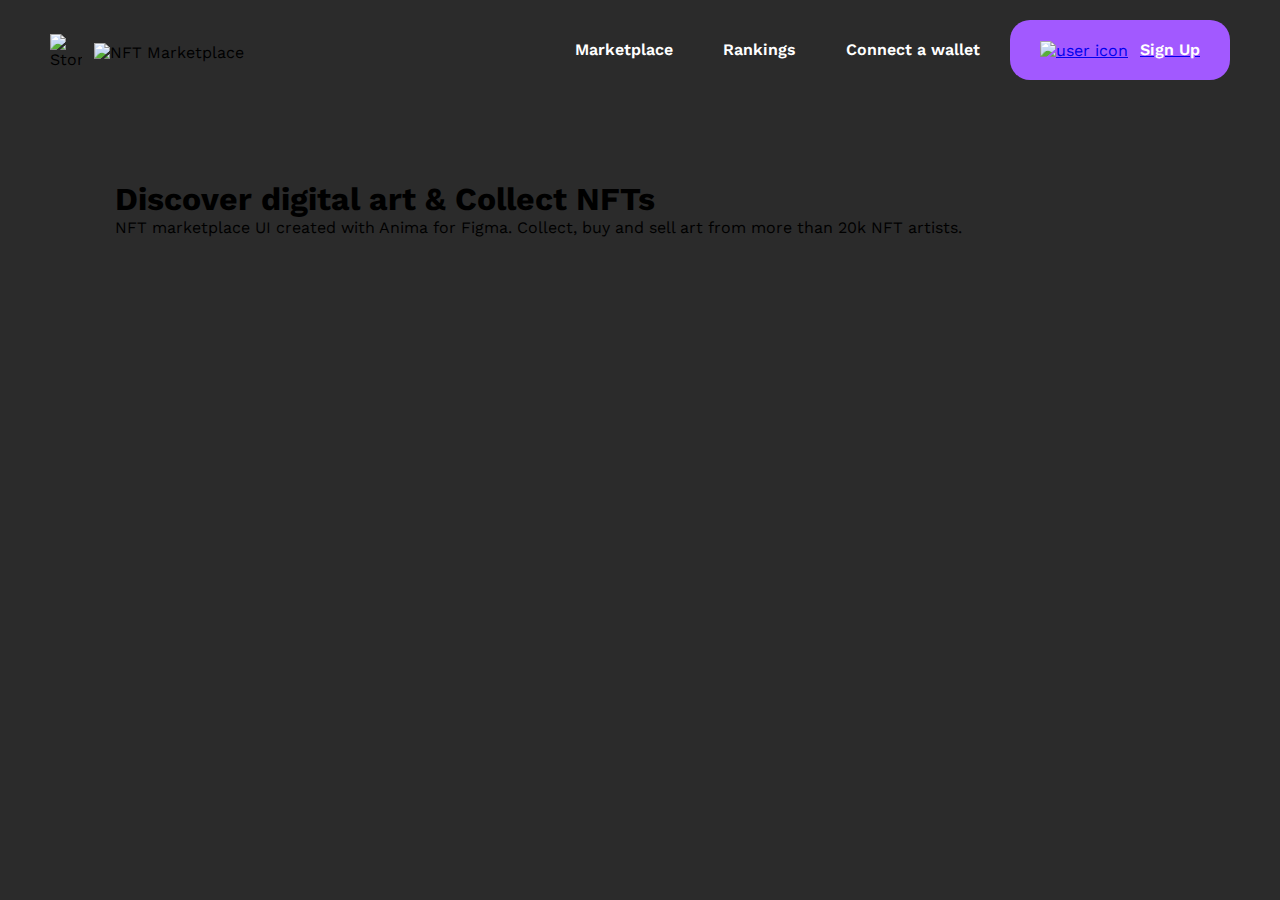
==== pages/home/index.html @ 2c52df44 "random fixes" ====
<!DOCTYPE html>
<html lang="en">
  <head>
    <meta charset="UTF-8" />
    <meta name="viewport" content="width=device-width, initial-scale=1.0" />
    <link rel="preconnect" href="https://fonts.googleapis.com" />
    <link rel="preconnect" href="https://fonts.gstatic.com" crossorigin />
    <link
      href="https://fonts.googleapis.com/css2?family=Space+Mono:wght@400;700&family=Work+Sans:wght@400;600&display=swap"
      rel="stylesheet"
    />
    <link rel="stylesheet" href="../../sass/main.css" />
    <title>Home</title>
  </head>
  <body id="Home">
    <section class="navbar">
      <div class="navbar__left">
        <img src="../../media/icons/store.svg" alt="Store icon" />
        <img src="../../media/icons/NFTMarketplace.svg" alt="NFT Marketplace" />
        <!-- <p>NFT Marketplace</p> -->
      </div>
      <div class="navbar__right">
        <button>Marketplace</button>
        <button>Rankings</button>
        <button>Connect a wallet</button>
        <a href="#" class="navbar__right__sign-up-btn">
          <img src="../../media/icons/user.svg" alt="user icon" />
          <p>Sign Up</p>
        </a>
      </div>
    </section>
    <section class="hero container">
      <div class="hero__left">
        <div class="hero__left__top">
          <h1>Discover digital art & Collect NFTs</h1>
          <p>
            NFT marketplace UI created with Anima for Figma. Collect, buy and
            sell art from more than 20k NFT artists.
          </p>
        </div>
      </div>
    </section>
  </body>
</html>
---- sass/main.css ----
* {
  margin: 0;
  padding: 0;
  box-sizing: border-box;
}

* {
  font-family: Work Sans;
}

:root {
  --Background: #2b2b2b;
  --Call-to-Action: #a259ff;
  --White: #fff;
}

#Home {
  background-color: var(--Background);
}
#Home .navbar {
  display: flex;
  padding: 20px 50px;
  justify-content: space-between;
  align-items: center;
}
#Home .navbar__left {
  display: flex;
  height: 32px;
}
#Home .navbar__left img:first-child {
  width: 32px;
}
#Home .navbar__left img:last-child {
  width: 199.414px;
  height: 19.8px;
  margin: 8.6px 0px 3.6px 12px;
}
#Home .navbar__right {
  display: flex;
  -moz-column-gap: 10px;
       column-gap: 10px;
  align-items: center;
}
#Home .navbar__right button {
  background-color: transparent;
  border: none;
  display: flex;
  height: 46px;
  padding: 0px 20px;
  color: #fff;
  justify-content: center;
  align-items: center;
  font-family: Work Sans;
  font-size: 16px;
  font-style: normal;
  font-weight: 600;
  line-height: 140%;
}
#Home .navbar__right a {
  border: none;
  cursor: pointer;
  display: flex;
  height: 60px;
  padding: 0px 30px;
  justify-content: center;
  align-items: center;
  gap: 12px;
  border-radius: 20px;
  background: var(--Call-to-Action);
  transition: 0.2s;
}
#Home .navbar__right a p {
  color: #fff;
  font-size: 16px;
  font-style: normal;
  font-weight: 600;
  line-height: 140%;
}
#Home .navbar__right a:hover {
  transform: scale(0.9);
}
#Home .container {
  padding: 80px 115px;
}
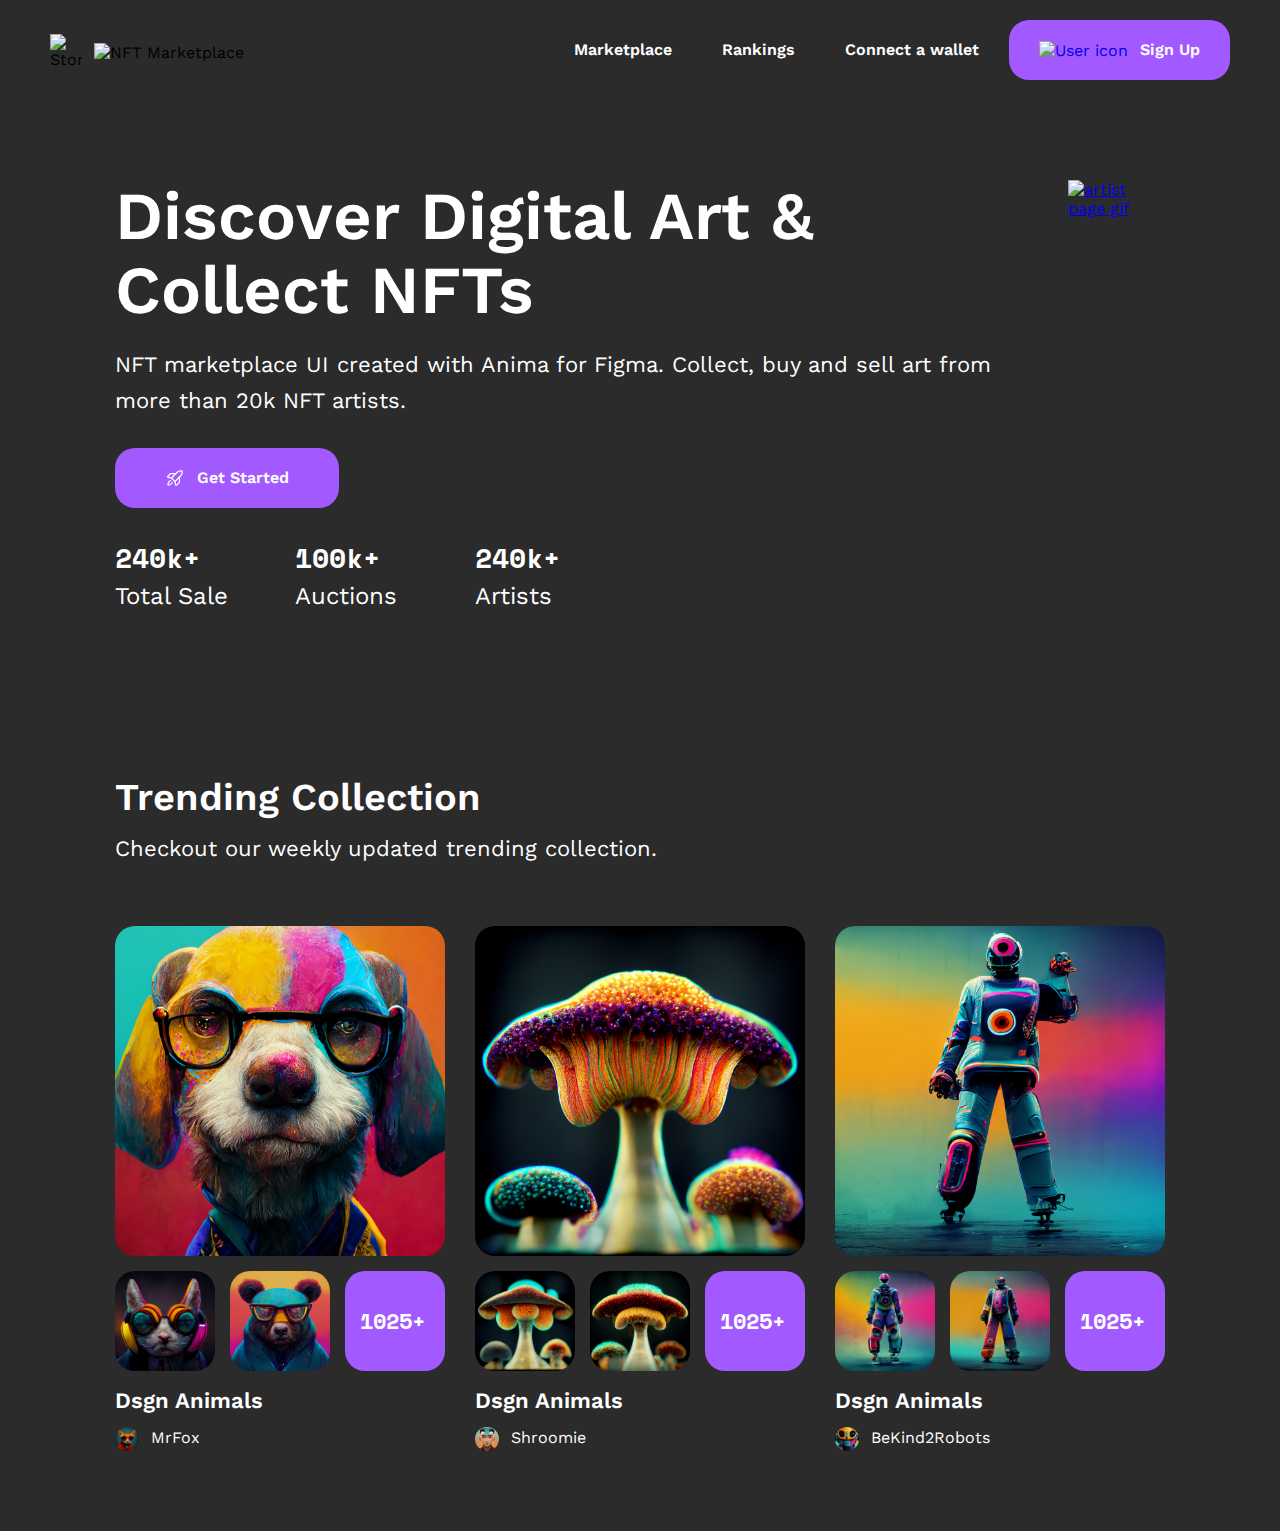
==== commit 034cc72b: "navbar, home, trending + responsive done" ====
--- a/pages/home/index.html
+++ b/pages/home/index.html
@@ -24,21 +24,282 @@
         <button>Rankings</button>
         <button>Connect a wallet</button>
         <a href="#" class="navbar__right__sign-up-btn">
-          <img src="../../media/icons/user.svg" alt="user icon" />
+          <img src="../../media/icons/user.svg" alt="User icon" />
           <p>Sign Up</p>
         </a>
-      </div>
-    </section>
-    <section class="hero container">
-      <div class="hero__left">
-        <div class="hero__left__top">
-          <h1>Discover digital art & Collect NFTs</h1>
-          <p>
-            NFT marketplace UI created with Anima for Figma. Collect, buy and
-            sell art from more than 20k NFT artists.
-          </p>
-        </div>
-      </div>
-    </section>
+        <img src="../../media/icons/burger.svg" alt="Burger icon" />
+      </div>
+    </section>
+    <section class="hero">
+      <div class="container">
+        <div class="hero__left">
+          <div class="hero__left__top">
+            <h1>Discover digital art & Collect NFTs</h1>
+            <p>
+              NFT marketplace UI created with Anima for Figma. Collect, buy and
+              sell art from more than 20k NFT artists.
+            </p>
+          </div>
+          <a href="#" class="hero__right">
+            <img
+              src="../../media/gifs/heroanimationtransparentbck-2.gif"
+              alt="artist page gif"
+            />
+          </a>
+          <a class="hero__left__middle" href="#"
+            ><img src="../../media/icons/rocket.svg" alt="rocket icon" />
+            <p>Get Started</p></a
+          >
+          <div class="hero__left__bottom">
+            <div>
+              <h2>240k+</h2>
+              <p>Total Sale</p>
+            </div>
+            <div>
+              <h2>100k+</h2>
+              <p>Auctions</p>
+            </div>
+            <div>
+              <h2>240k+</h2>
+              <p>Artists</p>
+            </div>
+          </div>
+        </div>
+        <a href="#" class="hero__right">
+          <img
+            src="../../media/gifs/heroanimationtransparentbck-2.gif"
+            alt="artist page gif"
+          />
+        </a>
+      </div>
+    </section>
+    <section class="trending">
+      <div class="container">
+        <div class="trending__header">
+          <h3>Trending Collection</h3>
+          <p>Checkout our weekly updated trending collection.</p>
+        </div>
+        <div class="trending__collection">
+          <div class="trending__collection__card">
+            <div class="trending__collection__card__primary"></div>
+            <div class="trending__collection__card__secondary">
+              <div></div>
+              <div></div>
+              <div>1025+</div>
+            </div>
+            <div class="trending__collection__card__text">
+              <h5>Dsgn Animals</h5>
+              <div class="trending__collection__card__text__artist">
+                <div></div>
+                <p>MrFox</p>
+              </div>
+            </div>
+          </div>
+          <div class="trending__collection__card">
+            <div class="trending__collection__card__primary"></div>
+            <div class="trending__collection__card__secondary">
+              <div></div>
+              <div></div>
+              <div>1025+</div>
+            </div>
+            <div class="trending__collection__card__text">
+              <h5>Dsgn Animals</h5>
+              <div class="trending__collection__card__text__artist">
+                <div></div>
+                <p>Shroomie</p>
+              </div>
+            </div>
+          </div>
+          <div class="trending__collection__card">
+            <div class="trending__collection__card__primary"></div>
+            <div class="trending__collection__card__secondary">
+              <div></div>
+              <div></div>
+              <div>1025+</div>
+            </div>
+            <div class="trending__collection__card__text">
+              <h5>Dsgn Animals</h5>
+              <div class="trending__collection__card__text__artist">
+                <div></div>
+                <p>BeKind2Robots</p>
+              </div>
+            </div>
+          </div>
+        </div>
+      </div>
+    </section>
+    <!-- <section class="top-artists">
+      <div class="container">
+        <div class="top-artists__header">
+          <div class="top-artists__header__text">
+            <h3>Top creators</h3>
+            <p>Checkout Top Rated Creators on the NFT Marketplace</p>
+          </div>
+          <a href="#">
+            <img src="../../media/icons/user.svg" alt="user icon" />
+            <p>View Rankings</p>
+          </a>
+        </div>
+      </div>
+    </section>
+    <section class="categories">
+      <div class="container">
+        <h3>Browse Categories</h3>
+        <div class="categories__cards">
+          <div class="categories__cards__card">
+            <img
+              src="../../media/images/categories/art.png"
+              alt=""
+              class="categories__cards__card__images"
+            />
+            <div class="categories__cards__card__images__icon-container">
+              <img
+                src="../../media/images/categories/category-icons/art.svg"
+                alt="Art icon"
+              />
+            </div>
+            <div class="categories__cards__card__text">Art</div>
+          </div>
+          <div class="categories__cards__card">
+            <img
+              src="../../media/images/categories/collectibles.png"
+              alt=""
+              class="categories__cards__card__images"
+            />
+            <div class="categories__cards__card__images__icon-container">
+              <img
+                src="../../media/images/categories/category-icons/collectibles.svg"
+                alt="Art icon"
+              />
+            </div>
+            <div class="categories__cards__card__text">Collectibles</div>
+          </div>
+          <div class="categories__cards__card">
+            <img
+              src="../../media/images/categories/music.png"
+              alt=""
+              class="categories__cards__card__images"
+            />
+            <div class="categories__cards__card__images__icon-container">
+              <img
+                src="../../media/images/categories/category-icons/music.svg"
+                alt="Art icon"
+              />
+            </div>
+            <div class="categories__cards__card__text">Music</div>
+          </div>
+          <div class="categories__cards__card">
+            <img
+              src="../../media/images/categories/photography.png"
+              alt=""
+              class="categories__cards__card__images"
+            />
+            <div class="categories__cards__card__images__icon-container">
+              <img
+                src="../../media/images/categories/category-icons/photography.svg"
+                alt="Art icon"
+              />
+            </div>
+            <div class="categories__cards__card__text">Photography</div>
+          </div>
+          <div class="categories__cards__card">
+            <img
+              src="../../media/images/categories/video.png"
+              alt=""
+              class="categories__cards__card__images"
+            />
+            <div class="categories__cards__card__images__icon-container">
+              <img
+                src="../../media/images/categories/category-icons/video.svg"
+                alt="Art icon"
+              />
+            </div>
+            <div class="categories__cards__card__text">Video</div>
+          </div>
+          <div class="categories__cards__card">
+            <img
+              src="../../media/images/categories/utility.png"
+              alt=""
+              class="categories__cards__card__images"
+            />
+            <div class="categories__cards__card__images__icon-container">
+              <img
+                src="../../media/images/categories/category-icons/utility.svg"
+                alt="Art icon"
+              />
+            </div>
+            <div class="categories__cards__card__text">Utility</div>
+          </div>
+          <div class="categories__cards__card">
+            <img
+              src="../../media/images/categories/sport.png"
+              alt=""
+              class="categories__cards__card__images"
+            />
+            <div class="categories__cards__card__images__icon-container">
+              <img
+                src="../../media/images/categories/category-icons/sport.svg"
+                alt="Art icon"
+              />
+            </div>
+            <div class="categories__cards__card__text">Sport</div>
+          </div>
+          <div class="categories__cards__card">
+            <img
+              src="../../media/images/categories/virtual-worlds.png"
+              alt=""
+              class="categories__cards__card__images"
+            />
+            <div class="categories__cards__card__images__icon-container">
+              <img
+                src="../../media/images/categories/category-icons/virtual-worlds.svg"
+                alt="Art icon"
+              />
+            </div>
+            <div class="categories__cards__card__text">Virtual worlds</div>
+          </div>
+        </div>
+      </div>
+    </section>
+    <section class="footer">
+      <div class="container">
+        <div class="footer__top">
+          <div class="footer__top__left">
+            <div class="footer__top__left__header">
+              <img src="../../media/icons/store.svg" alt="" />
+              <img src="../../media/icons/NFTMarketplace.svg" alt="" />
+            </div>
+            <p>NFT marketplace UI created with Anima for Figma.</p>
+            <p>Join our community</p>
+            <div class="footer__top__left__icons">
+              <img src="../../media/icons/discordLogo.svg" alt="Discord Logo" />
+              <img src="../../media/icons/discordLogo.svg" alt="Discord Logo" />
+              <img src="../../media/icons/discordLogo.svg" alt="Discord Logo" />
+              <img src="../../media/icons/discordLogo.svg" alt="Discord Logo" />
+            </div>
+          </div>
+          <div class="footer__top__middle">
+            <h5>Explore</h5>
+            <div class="footer__top__middle__pages">
+              <a href="#">Marketplace</a>
+              <a href="#">Rankings</a>
+              <a href="#">Connect a wallet</a>
+            </div>
+          </div>
+          <div class="footer__top__right">
+            <h5>Join our weekly digest</h5>
+            <p>Get exclusive promotions & updates straight to your inbox.</p>
+            <form action="">
+              <input placeholder="Enter your email" />
+              <button>Subscribe</button>
+            </form>
+          </div>
+        </div>
+        <div class="footer__bottom">
+          <div class="footer__bottom__divider"></div>
+          <p>Ⓒ NFT Market. Use this template freely.</p>
+        </div>
+      </div>
+    </section> -->
   </body>
 </html>
--- a/sass/main.css
+++ b/sass/main.css
@@ -1,29 +1,32 @@
 * {
   margin: 0;
   padding: 0;
-  box-sizing: border-box;
+  -webkit-box-sizing: border-box;
+          box-sizing: border-box;
 }
 
 * {
   font-family: Work Sans;
 }
 
-:root {
-  --Background: #2b2b2b;
-  --Call-to-Action: #a259ff;
-  --White: #fff;
-}
-
 #Home {
-  background-color: var(--Background);
+  background-color: #2b2b2b;
 }
 #Home .navbar {
+  display: -webkit-box;
+  display: -ms-flexbox;
   display: flex;
   padding: 20px 50px;
-  justify-content: space-between;
-  align-items: center;
+  -webkit-box-pack: justify;
+      -ms-flex-pack: justify;
+          justify-content: space-between;
+  -webkit-box-align: center;
+      -ms-flex-align: center;
+          align-items: center;
 }
 #Home .navbar__left {
+  display: -webkit-box;
+  display: -ms-flexbox;
   display: flex;
   height: 32px;
 }
@@ -35,50 +38,836 @@
   height: 19.8px;
   margin: 8.6px 0px 3.6px 12px;
 }
+#Home .navbar__left:hover {
+  cursor: pointer;
+}
 #Home .navbar__right {
-  display: flex;
-  -moz-column-gap: 10px;
-       column-gap: 10px;
-  align-items: center;
+  display: -webkit-box;
+  display: -ms-flexbox;
+  display: flex;
+  -webkit-column-gap: 10px;
+     -moz-column-gap: 10px;
+          column-gap: 10px;
+  -webkit-box-align: center;
+      -ms-flex-align: center;
+          align-items: center;
 }
 #Home .navbar__right button {
   background-color: transparent;
   border: none;
-  display: flex;
   height: 46px;
   padding: 0px 20px;
   color: #fff;
-  justify-content: center;
-  align-items: center;
-  font-family: Work Sans;
+  font-family: "Work Sans";
   font-size: 16px;
   font-style: normal;
   font-weight: 600;
   line-height: 140%;
+  text-transform: capitalize;
+  text-transform: none;
+  -webkit-transition: all 0.3s ease;
+  transition: all 0.3s ease;
+}
+#Home .navbar__right button:hover {
+  -webkit-transform: scale(0.9);
+          transform: scale(0.9);
+  cursor: pointer;
 }
 #Home .navbar__right a {
-  border: none;
+  display: -webkit-inline-box;
+  display: -ms-inline-flexbox;
+  display: inline-flex;
+  height: 60px;
+  padding: 0px 50px;
+  -webkit-box-pack: center;
+      -ms-flex-pack: center;
+          justify-content: center;
+  -webkit-box-align: center;
+      -ms-flex-align: center;
+          align-items: center;
+  gap: 12px;
+  -ms-flex-negative: 0;
+      flex-shrink: 0;
+  border-radius: 20px;
+  background: #a259ff;
+  text-decoration: none;
+  -webkit-transition: all 0.3s ease;
+  transition: all 0.3s ease;
+  padding: 0px 30px;
+}
+#Home .navbar__right a:hover {
+  -webkit-transform: scale(0.9);
+          transform: scale(0.9);
   cursor: pointer;
-  display: flex;
+}
+#Home .navbar__right a p {
+  color: #fff;
+  font-family: "Work Sans";
+  font-size: 16px;
+  font-style: normal;
+  font-weight: 600;
+  line-height: 140%;
+  text-transform: capitalize;
+}
+#Home .navbar__right > img {
+  display: none;
+}
+@media (max-width: 1050px) {
+  #Home .navbar {
+    padding: 15px 50px;
+  }
+  #Home .navbar__left {
+    height: 24px;
+  }
+  #Home .navbar__left img:first-child {
+    width: 24px;
+  }
+  #Home .navbar__left img:last-child {
+    width: 149.56px;
+    height: 14.85px;
+    margin: 1.15px 0px auto 9px;
+  }
+  #Home .navbar__right button,
+  #Home .navbar__right a {
+    display: none;
+  }
+  #Home .navbar__right > img {
+    display: inline-block;
+    width: 24px;
+    -webkit-transition: all 0.3s ease;
+    transition: all 0.3s ease;
+  }
+  #Home .navbar__right > img:hover {
+    -webkit-transform: scale(0.9);
+            transform: scale(0.9);
+    cursor: pointer;
+  }
+}
+@media (max-width: 690px) {
+  #Home .navbar {
+    padding: 15px 50px;
+  }
+}
+#Home .container {
+  width: 1050px;
+  margin: 0 auto;
+}
+@media (max-width: 1050px) {
+  #Home .container {
+    width: 690px;
+  }
+}
+@media (max-width: 690px) {
+  #Home .container {
+    width: 315px;
+  }
+}
+#Home .hero .container {
+  display: -webkit-box;
+  display: -ms-flexbox;
+  display: flex;
+  -webkit-column-gap: 30px;
+     -moz-column-gap: 30px;
+          column-gap: 30px;
+}
+@media (max-width: 690px) {
+  #Home .hero .container {
+    -webkit-box-orient: vertical;
+    -webkit-box-direction: normal;
+        -ms-flex-direction: column;
+            flex-direction: column;
+    row-gap: 40px;
+  }
+}
+#Home .hero {
+  padding-top: 80px;
+  padding-bottom: 80px;
+}
+#Home .hero__left {
+  display: -webkit-box;
+  display: -ms-flexbox;
+  display: flex;
+  -webkit-box-orient: vertical;
+  -webkit-box-direction: normal;
+      -ms-flex-direction: column;
+          flex-direction: column;
+  row-gap: 30px;
+}
+#Home .hero__left__top {
+  display: -webkit-box;
+  display: -ms-flexbox;
+  display: flex;
+  -webkit-box-orient: vertical;
+  -webkit-box-direction: normal;
+      -ms-flex-direction: column;
+          flex-direction: column;
+  row-gap: 20px;
+}
+#Home .hero__left__top h1 {
+  color: #fff;
+  font-family: "Work Sans";
+  font-size: 67px;
+  font-style: normal;
+  font-weight: 600;
+  line-height: 110%;
+  text-transform: capitalize;
+}
+#Home .hero__left__top p {
+  color: #fff;
+  font-family: "Work Sans";
+  font-size: 22px;
+  font-style: normal;
+  font-weight: 400;
+  line-height: 160%;
+}
+#Home .hero__left > .hero__right {
+  display: none;
+}
+#Home .hero__left__middle {
+  width: 224px;
+  display: -webkit-inline-box;
+  display: -ms-inline-flexbox;
+  display: inline-flex;
   height: 60px;
-  padding: 0px 30px;
-  justify-content: center;
-  align-items: center;
+  padding: 0px 50px;
+  -webkit-box-pack: center;
+      -ms-flex-pack: center;
+          justify-content: center;
+  -webkit-box-align: center;
+      -ms-flex-align: center;
+          align-items: center;
   gap: 12px;
+  -ms-flex-negative: 0;
+      flex-shrink: 0;
   border-radius: 20px;
-  background: var(--Call-to-Action);
-  transition: 0.2s;
-}
-#Home .navbar__right a p {
-  color: #fff;
+  background: #a259ff;
+  text-decoration: none;
+  -webkit-transition: all 0.3s ease;
+  transition: all 0.3s ease;
+}
+#Home .hero__left__middle:hover {
+  -webkit-transform: scale(0.9);
+          transform: scale(0.9);
+  cursor: pointer;
+}
+#Home .hero__left__middle img {
+  width: 20px;
+}
+#Home .hero__left__middle p {
+  color: #fff;
+  font-family: "Work Sans";
   font-size: 16px;
   font-style: normal;
   font-weight: 600;
   line-height: 140%;
-}
-#Home .navbar__right a:hover {
-  transform: scale(0.9);
-}
-#Home .container {
-  padding: 80px 115px;
+  text-transform: capitalize;
+}
+#Home .hero__left__bottom {
+  display: -webkit-box;
+  display: -ms-flexbox;
+  display: flex;
+  -webkit-column-gap: 30px;
+     -moz-column-gap: 30px;
+          column-gap: 30px;
+}
+#Home .hero__left__bottom div {
+  width: 150px;
+  color: #fff;
+  font-family: "Work Sans";
+  font-size: 23.99px;
+  font-style: normal;
+  font-weight: 400;
+  line-height: 160%;
+}
+#Home .hero__left__bottom div h2 {
+  color: #fff;
+  font-family: "Space Mono";
+  font-size: 28px;
+  font-style: normal;
+  font-weight: 700;
+  line-height: 140%;
+  text-transform: capitalize;
+}
+#Home .hero__right img {
+  width: 510px;
+}
+@media (max-width: 1050px) {
+  #Home .hero__left {
+    row-gap: 20px;
+  }
+  #Home .hero__left__top h1 {
+    color: #fff;
+    font-family: "Work Sans";
+    font-size: 38px;
+    font-style: normal;
+    font-weight: 600;
+    line-height: 120%;
+    text-transform: capitalize;
+  }
+  #Home .hero__left__top p {
+    color: #fff;
+    font-family: "Work Sans";
+    font-size: 16px;
+    font-style: normal;
+    font-weight: 400;
+    line-height: 140%;
+  }
+  #Home .hero__left__bottom div {
+    width: 90px;
+    color: #fff;
+    font-family: "Work Sans";
+    font-size: 16px;
+    font-style: normal;
+    font-weight: 400;
+    line-height: 140%;
+  }
+  #Home .hero__left__bottom div h2 {
+    color: #fff;
+    font-family: "Space Mono";
+    font-size: 22px;
+    font-style: normal;
+    font-weight: 700;
+    line-height: 160%;
+    text-transform: capitalize;
+  }
+  #Home .hero__right img {
+    width: 330px;
+  }
+}
+@media (max-width: 690px) {
+  #Home .hero {
+    padding-top: 40px;
+    padding-bottom: 40px;
+  }
+  #Home .hero__left {
+    row-gap: 40px;
+  }
+  #Home .hero__left__top {
+    row-gap: 10px;
+  }
+  #Home .hero__left__top h1 {
+    color: #fff;
+    font-family: "Work Sans";
+    font-size: 28px;
+    font-style: normal;
+    font-weight: 600;
+    line-height: 140%;
+    text-transform: capitalize;
+  }
+  #Home .hero__left__top p {
+    color: #fff;
+    font-family: "Work Sans";
+    font-size: 16px;
+    font-style: normal;
+    font-weight: 400;
+    line-height: 140%;
+  }
+  #Home .hero__left > .hero__right {
+    display: inline-block;
+  }
+  #Home .hero__left > .hero__right img {
+    width: 315px;
+  }
+  #Home .hero__left__middle {
+    width: 315px;
+  }
+  #Home .hero__left__bottom div {
+    width: 85px;
+    color: #fff;
+    font-family: "Work Sans";
+    font-size: 16px;
+    font-style: normal;
+    font-weight: 400;
+    line-height: 140%;
+  }
+  #Home .hero__left__bottom div h2 {
+    color: #fff;
+    font-family: "Space Mono";
+    font-size: 22px;
+    font-style: normal;
+    font-weight: 700;
+    line-height: 160%;
+    text-transform: capitalize;
+  }
+  #Home .hero__right {
+    display: none;
+  }
+}
+#Home .trending {
+  padding-top: 80px;
+  padding-bottom: 80px;
+}
+#Home .trending__header {
+  margin-bottom: 60px;
+}
+#Home .trending__header h3 {
+  color: #fff;
+  font-family: "Work Sans";
+  font-size: 38px;
+  font-style: normal;
+  font-weight: 600;
+  line-height: 120%;
+  text-transform: capitalize;
+  margin-bottom: 10px;
+}
+#Home .trending__header p {
+  color: #fff;
+  font-family: "Work Sans";
+  font-size: 22px;
+  font-style: normal;
+  font-weight: 400;
+  line-height: 160%;
+}
+#Home .trending__collection {
+  display: -webkit-box;
+  display: -ms-flexbox;
+  display: flex;
+  -webkit-column-gap: 30px;
+     -moz-column-gap: 30px;
+          column-gap: 30px;
+}
+#Home .trending__collection__card {
+  display: -webkit-box;
+  display: -ms-flexbox;
+  display: flex;
+  -webkit-box-orient: vertical;
+  -webkit-box-direction: normal;
+      -ms-flex-direction: column;
+          flex-direction: column;
+  row-gap: 15px;
+}
+#Home .trending__collection__card__primary {
+  height: 330px;
+  width: 330px;
+  border-radius: 20px;
+  background: url(../../media/images/dog.png), lightgray 50%/cover no-repeat;
+  background-size: cover;
+}
+#Home .trending__collection__card__secondary {
+  display: -webkit-box;
+  display: -ms-flexbox;
+  display: flex;
+  -webkit-column-gap: 15px;
+     -moz-column-gap: 15px;
+          column-gap: 15px;
+}
+#Home .trending__collection__card__secondary div:first-child {
+  height: 100px;
+  width: 100px;
+  -webkit-box-flex: 1;
+      -ms-flex: 1 0 0px;
+          flex: 1 0 0;
+  border-radius: 20px;
+  background: url(../../media/images/cat.png), lightgray 50%/cover no-repeat;
+  background-size: cover;
+}
+#Home .trending__collection__card__secondary div:nth-child(2) {
+  height: 100px;
+  width: 100px;
+  -webkit-box-flex: 1;
+      -ms-flex: 1 0 0px;
+          flex: 1 0 0;
+  border-radius: 20px;
+  background: url(../../media/images/bear.png), lightgray 50%/cover no-repeat;
+  background-size: cover;
+}
+#Home .trending__collection__card__secondary div:last-child {
+  height: 100px;
+  width: 100px;
+  padding: 32px 15px;
+  border-radius: 20px;
+  background: #a259ff;
+  color: #fff;
+  font-family: "Space Mono";
+  font-size: 22px;
+  font-style: normal;
+  font-weight: 700;
+  line-height: 160%;
+  text-transform: capitalize;
+}
+#Home .trending__collection__card__text h5 {
+  color: #fff;
+  font-family: "Work Sans";
+  font-size: 22px;
+  font-style: normal;
+  font-weight: 600;
+  line-height: 140%;
+  text-transform: capitalize;
+  margin-bottom: 10px;
+}
+#Home .trending__collection__card__text__artist {
+  display: -webkit-box;
+  display: -ms-flexbox;
+  display: flex;
+  -webkit-column-gap: 12px;
+     -moz-column-gap: 12px;
+          column-gap: 12px;
+}
+#Home .trending__collection__card__text__artist div {
+  width: 24px;
+  height: 24px;
+  -ms-flex-negative: 0;
+      flex-shrink: 0;
+  border-radius: 100px;
+  background: url(../../media/images/avatars/mrFox.png), lightgray 50%/cover no-repeat;
+  background-size: cover;
+}
+#Home .trending__collection__card__text__artist p {
+  color: #fff;
+  font-family: "Work Sans";
+  font-size: 16px;
+  font-style: normal;
+  font-weight: 400;
+  line-height: 140%;
+}
+#Home .trending__collection__card:nth-child(2) > .trending__collection__card__primary {
+  background: url(../../media/images/mushroom-1.png), lightgray 50%/cover no-repeat;
+  background-size: cover;
+}
+#Home .trending__collection__card:nth-child(2) > .trending__collection__card__secondary div:first-child {
+  background: url(../../media/images/mushroom-2.png), lightgray 50%/cover no-repeat;
+  background-size: cover;
+}
+#Home .trending__collection__card:nth-child(2) > .trending__collection__card__secondary div:nth-child(2) {
+  background: url(../../media/images/mushroom-3.png), lightgray 50%/cover no-repeat;
+  background-size: cover;
+}
+#Home .trending__collection__card:nth-child(2) > .trending__collection__card__text > div > div {
+  background: url(../../media/images/avatars/Shroomie.png), lightgray 50%/cover no-repeat;
+  background-size: cover;
+}
+#Home .trending__collection__card:last-child > .trending__collection__card__primary {
+  background: url(../../media/images/robot-1.png), lightgray 50%/cover no-repeat;
+  background-size: cover;
+}
+#Home .trending__collection__card:last-child > .trending__collection__card__secondary div:first-child {
+  background: url(../../media/images/robot-2.png), lightgray 50%/cover no-repeat;
+  background-size: cover;
+}
+#Home .trending__collection__card:last-child > .trending__collection__card__secondary div:nth-child(2) {
+  background: url(../../media/images/robot-3.png), lightgray 50%/cover no-repeat;
+  background-size: cover;
+}
+#Home .trending__collection__card:last-child > .trending__collection__card__text > div > div {
+  background: url(../../media/images/avatars/BeKind2Robots.png), lightgray 50%/cover no-repeat;
+  background-size: cover;
+}
+@media (max-width: 1050px) {
+  #Home .trending {
+    padding-top: 40px;
+    padding-bottom: 40px;
+  }
+  #Home .trending__header {
+    margin-bottom: 40px;
+  }
+  #Home .trending__header h3 {
+    color: #fff;
+    font-family: "Work Sans";
+    font-size: 28px;
+    font-style: normal;
+    font-weight: 600;
+    line-height: 140%;
+    text-transform: capitalize;
+  }
+  #Home .trending__header p {
+    color: #fff;
+    font-family: "Work Sans";
+    font-size: 16px;
+    font-style: normal;
+    font-weight: 400;
+    line-height: 140%;
+  }
+  #Home .trending__collection__card:last-child {
+    display: none;
+  }
+}
+@media (max-width: 690px) {
+  #Home .trending__collection__card__primary {
+    height: 315px;
+    width: 315px;
+  }
+  #Home .trending__collection__card__secondary div:first-child {
+    height: 95px;
+    width: 95px;
+  }
+  #Home .trending__collection__card__secondary div:nth-child(2) {
+    height: 95px;
+    width: 95px;
+  }
+  #Home .trending__collection__card__secondary div:last-child {
+    height: 95px;
+    width: 95px;
+    color: #fff;
+    font-family: "Space Mono";
+    font-size: 16px;
+    font-style: normal;
+    font-weight: 700;
+    line-height: 140%;
+    text-transform: capitalize;
+  }
+  #Home .trending__collection__card:nth-child(2) {
+    display: none;
+  }
+}
+#Home .top-artists {
+  padding-top: 80px;
+  padding-bottom: 80px;
+}
+#Home .top-artists__header {
+  display: -webkit-box;
+  display: -ms-flexbox;
+  display: flex;
+  -webkit-column-gap: 100px;
+     -moz-column-gap: 100px;
+          column-gap: 100px;
+  -webkit-box-align: end;
+      -ms-flex-align: end;
+          align-items: flex-end;
+}
+#Home .top-artists__header__text {
+  width: 703px;
+}
+#Home .top-artists__header__text h3 {
+  color: #fff;
+  font-family: "Work Sans";
+  font-size: 38px;
+  font-style: normal;
+  font-weight: 600;
+  line-height: 120%;
+  text-transform: capitalize;
+  margin-bottom: 10px;
+}
+#Home .top-artists__header__text p {
+  color: #fff;
+  font-family: "Work Sans";
+  font-size: 22px;
+  font-style: normal;
+  font-weight: 400;
+  line-height: 160%;
+}
+#Home .top-artists__header a {
+  display: -webkit-inline-box;
+  display: -ms-inline-flexbox;
+  display: inline-flex;
+  height: 60px;
+  padding: 0px 50px;
+  -webkit-box-pack: center;
+      -ms-flex-pack: center;
+          justify-content: center;
+  -webkit-box-align: center;
+      -ms-flex-align: center;
+          align-items: center;
+  gap: 12px;
+  -ms-flex-negative: 0;
+      flex-shrink: 0;
+  border-radius: 20px;
+  border: 2px solid #a259ff;
+  background: transparent;
+  text-decoration: none;
+  -webkit-transition: all 0.3s ease;
+  transition: all 0.3s ease;
+}
+#Home .top-artists__header a:hover {
+  -webkit-transform: scale(0.9);
+          transform: scale(0.9);
+  cursor: pointer;
+}
+#Home .top-artists__header a p {
+  color: #fff;
+  font-family: "Work Sans";
+  font-size: 16px;
+  font-style: normal;
+  font-weight: 400;
+  line-height: 140%;
+}
+#Home .categories {
+  padding-top: 80px;
+  padding-bottom: 80px;
+}
+#Home .categories h3 {
+  color: #fff;
+  font-family: "Work Sans";
+  font-size: 38px;
+  font-style: normal;
+  font-weight: 600;
+  line-height: 120%;
+  text-transform: capitalize;
+  margin-bottom: 60px;
+}
+#Home .categories__cards {
+  display: grid;
+  grid-template-columns: repeat(4, auto);
+  grid-template-rows: auto auto;
+  gap: 30px;
+}
+#Home .categories__cards__card {
+  width: 240px;
+  display: -webkit-box;
+  display: -ms-flexbox;
+  display: flex;
+  -webkit-box-orient: vertical;
+  -webkit-box-direction: normal;
+      -ms-flex-direction: column;
+          flex-direction: column;
+}
+#Home .categories__cards__card__images {
+  width: 240px;
+  height: 240px;
+  border-radius: 20px 20px 0px 0px;
+  position: absolute;
+}
+#Home .categories__cards__card__images__icon-container {
+  width: 240px;
+  height: 240px;
+  position: relative;
+  border-radius: 20px 20px 0px 0px;
+  -webkit-backdrop-filter: blur(15px) brightness(100%);
+          backdrop-filter: blur(15px) brightness(100%);
+  background: rgba(255, 255, 255, 0.1);
+}
+#Home .categories__cards__card__images__icon-container img {
+  position: absolute;
+  width: 100px;
+  height: 100px;
+  top: 50%;
+  left: 50%;
+  -webkit-transform: translate(-50%, -50%);
+          transform: translate(-50%, -50%);
+}
+#Home .categories__cards__card__text {
+  padding: 20px 30px 25px 30px;
+  background-color: #3b3b3b;
+  border-radius: 0px 0px 20px 20px;
+  color: #fff;
+  font-family: "Work Sans";
+  font-size: 22px;
+  font-style: normal;
+  font-weight: 400;
+  line-height: 140%;
+}
+#Home .footer {
+  padding-top: 40px;
+  padding-bottom: 40px;
+  background: #3b3b3b;
+}
+#Home .footer__top {
+  margin-left: auto;
+  margin-right: auto;
+  margin-bottom: 30px;
+  display: -webkit-box;
+  display: -ms-flexbox;
+  display: flex;
+}
+#Home .footer__top__left {
+  width: 327.414px;
+  padding-right: 84px;
+}
+#Home .footer__top__left__header {
+  margin-bottom: 30px;
+}
+#Home .footer__top__left p {
+  color: #fff;
+  font-family: "Work Sans";
+  font-size: 16px;
+  font-style: normal;
+  font-weight: 400;
+  line-height: 140%;
+  color: #ccc;
+}
+#Home .footer__top__left p:nth-child(2) {
+  margin-bottom: 20px;
+}
+#Home .footer__top__left p:nth-child(3) {
+  margin-bottom: 15px;
+}
+#Home .footer__top__left__icons {
+  display: -webkit-box;
+  display: -ms-flexbox;
+  display: flex;
+  -webkit-column-gap: 10px;
+     -moz-column-gap: 10px;
+          column-gap: 10px;
+}
+#Home .footer__top__middle {
+  width: 240px;
+  display: -webkit-box;
+  display: -ms-flexbox;
+  display: flex;
+  -webkit-box-orient: vertical;
+  -webkit-box-direction: normal;
+      -ms-flex-direction: column;
+          flex-direction: column;
+  row-gap: 25px;
+}
+#Home .footer__top__middle h5 {
+  color: #fff;
+  font-family: "Space Mono";
+  font-size: 22px;
+  font-style: normal;
+  font-weight: 700;
+  line-height: 160%;
+  text-transform: capitalize;
+}
+#Home .footer__top__middle__pages {
+  display: -webkit-box;
+  display: -ms-flexbox;
+  display: flex;
+  -webkit-box-orient: vertical;
+  -webkit-box-direction: normal;
+      -ms-flex-direction: column;
+          flex-direction: column;
+  row-gap: 20px;
+}
+#Home .footer__top__middle__pages a {
+  color: #fff;
+  font-family: "Work Sans";
+  font-size: 16px;
+  font-style: normal;
+  font-weight: 400;
+  line-height: 140%;
+  color: #ccc;
+  text-decoration: none;
+}
+#Home .footer__top__right {
+  width: 420px;
+}
+#Home .footer__top__right h5 {
+  color: #fff;
+  font-family: "Space Mono";
+  font-size: 22px;
+  font-style: normal;
+  font-weight: 700;
+  line-height: 160%;
+  text-transform: capitalize;
+  margin-bottom: 25px;
+}
+#Home .footer__top__right p {
+  width: 330px;
+  margin-bottom: 20px;
+  color: #fff;
+  font-family: "Work Sans";
+  font-size: 16px;
+  font-style: normal;
+  font-weight: 400;
+  line-height: 140%;
+  color: #ccc;
+}
+#Home .footer__top__right form {
+  width: 420px;
+  height: 60px;
+}
+#Home .footer__bottom__divider {
+  background: #858584;
+  width: 1050px;
+  height: 1px;
+  margin-bottom: 20px;
+}
+#Home .footer__bottom p {
+  color: #fff;
+  font-family: "Work Sans";
+  font-size: 12px;
+  font-style: normal;
+  font-weight: 400;
+  line-height: 110%;
+  color: #ccc;
 }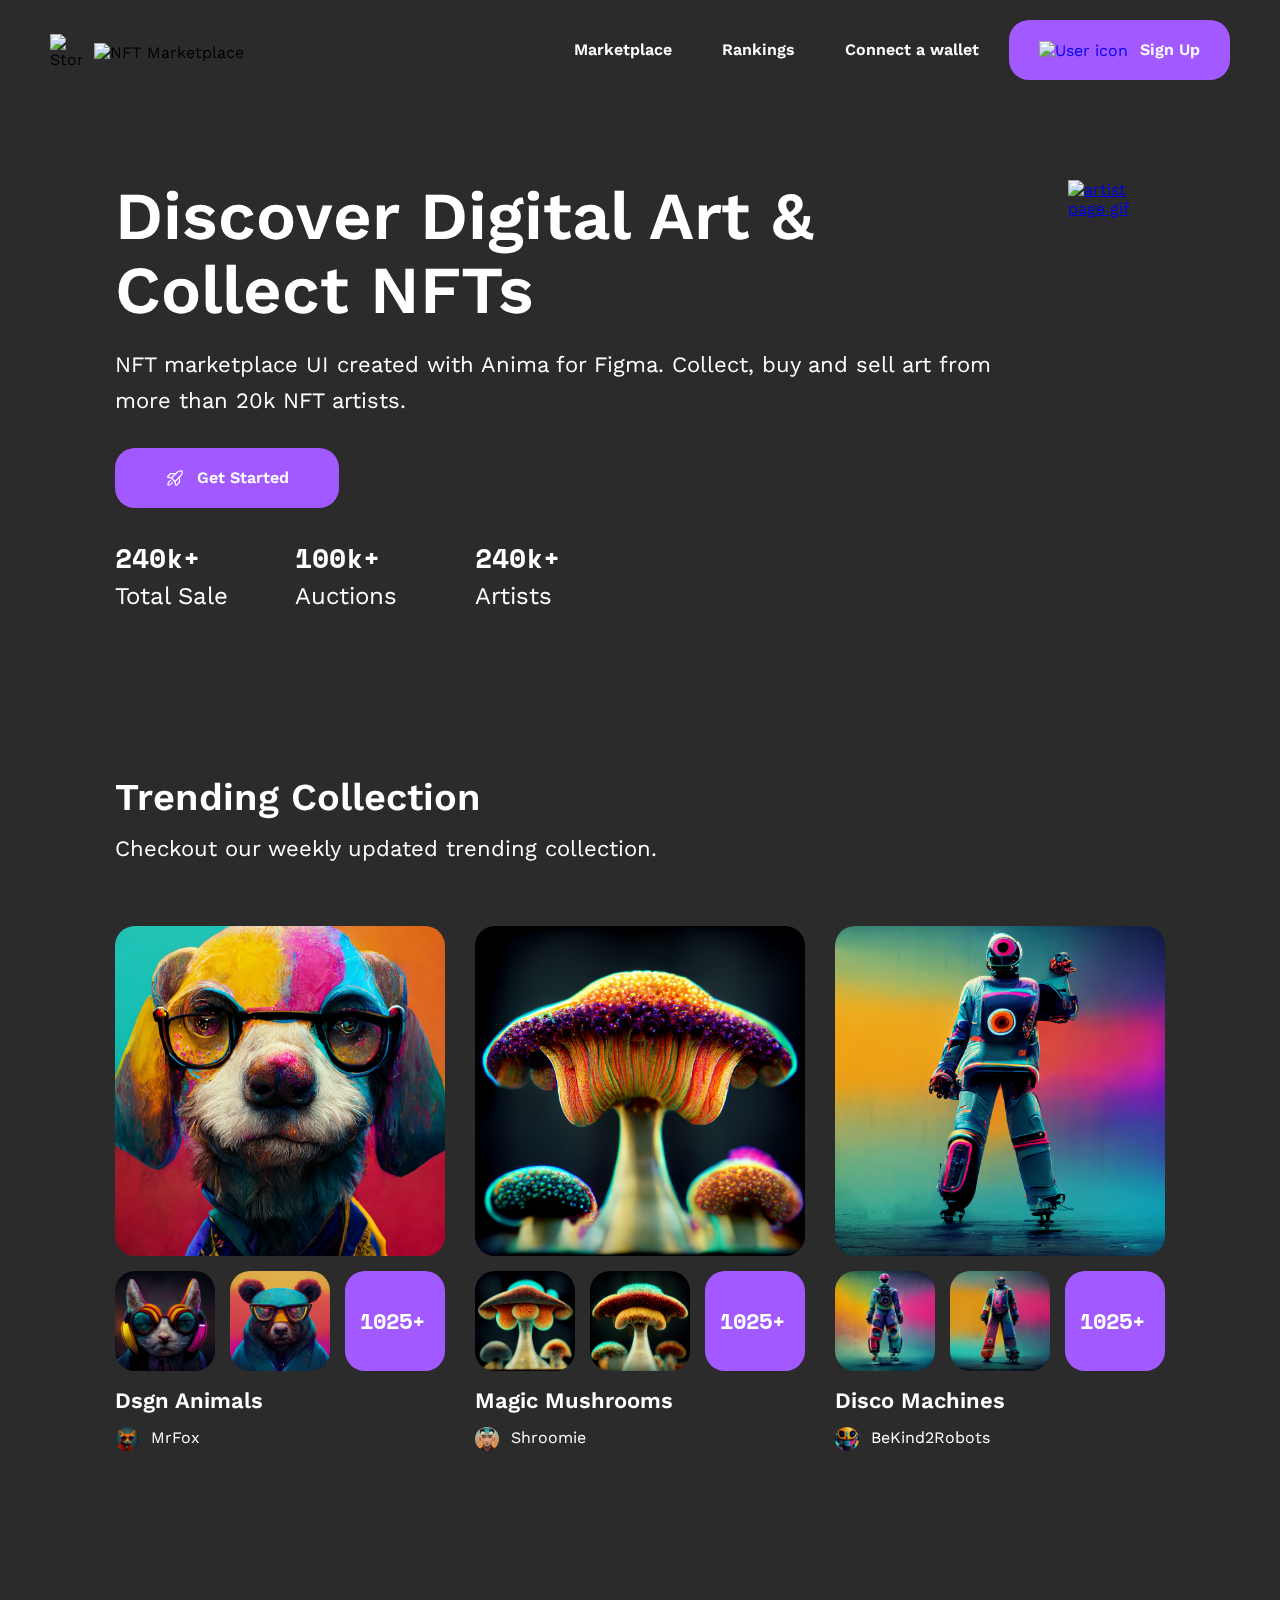
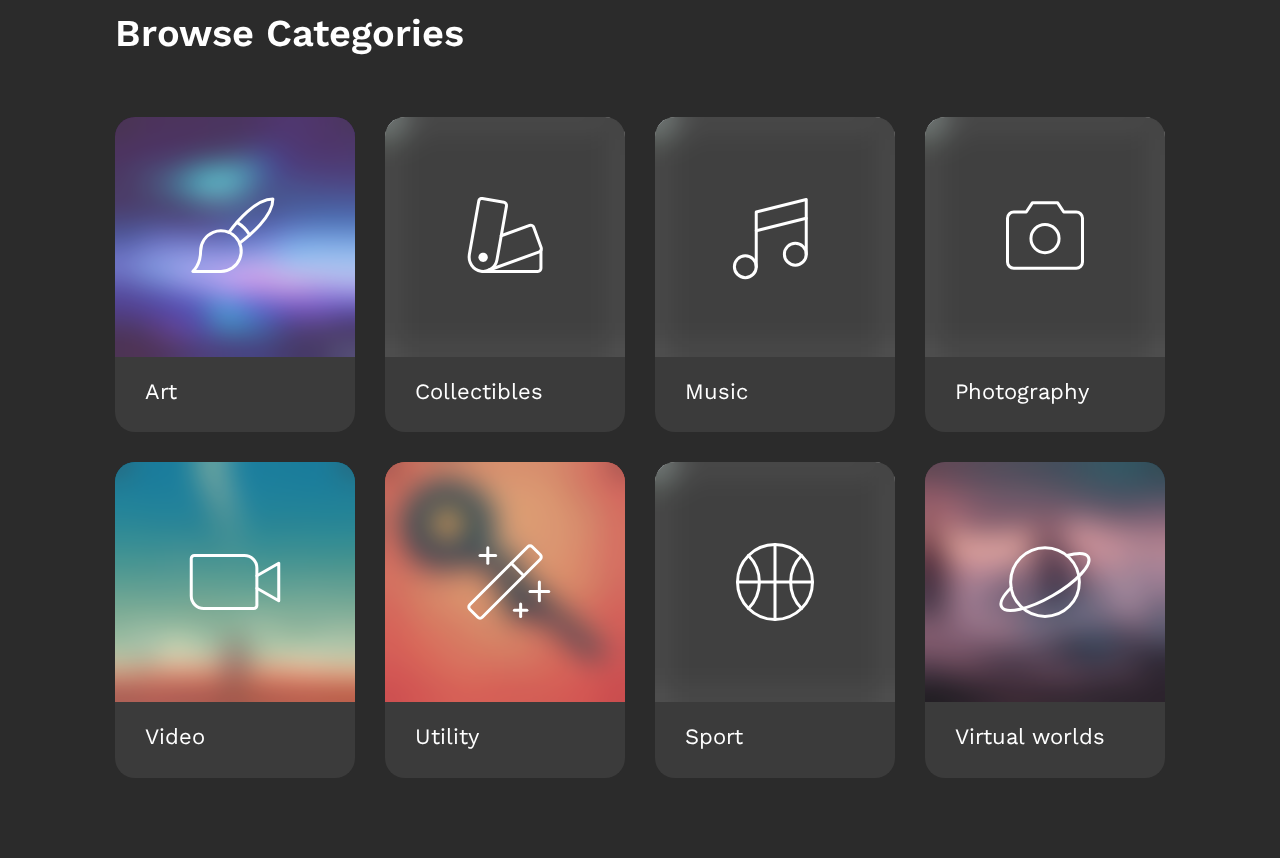
==== commit fe87a4cd: "categories + responsive done" ====
--- a/pages/home/index.html
+++ b/pages/home/index.html
@@ -103,7 +103,7 @@
               <div>1025+</div>
             </div>
             <div class="trending__collection__card__text">
-              <h5>Dsgn Animals</h5>
+              <h5>Magic Mushrooms</h5>
               <div class="trending__collection__card__text__artist">
                 <div></div>
                 <p>Shroomie</p>
@@ -118,7 +118,7 @@
               <div>1025+</div>
             </div>
             <div class="trending__collection__card__text">
-              <h5>Dsgn Animals</h5>
+              <h5>Disco Machines</h5>
               <div class="trending__collection__card__text__artist">
                 <div></div>
                 <p>BeKind2Robots</p>
@@ -141,7 +141,7 @@
           </a>
         </div>
       </div>
-    </section>
+    </section> -->
     <section class="categories">
       <div class="container">
         <h3>Browse Categories</h3>
@@ -261,7 +261,7 @@
         </div>
       </div>
     </section>
-    <section class="footer">
+    <!-- <section class="footer">
       <div class="container">
         <div class="footer__top">
           <div class="footer__top__left">
--- a/sass/main.css
+++ b/sass/main.css
@@ -442,6 +442,13 @@
   border-radius: 20px;
   background: url(../../media/images/dog.png), lightgray 50%/cover no-repeat;
   background-size: cover;
+  -webkit-transition: all 0.3s ease;
+  transition: all 0.3s ease;
+}
+#Home .trending__collection__card__primary:hover {
+  -webkit-transform: scale(0.9);
+          transform: scale(0.9);
+  cursor: pointer;
 }
 #Home .trending__collection__card__secondary {
   display: -webkit-box;
@@ -460,6 +467,13 @@
   border-radius: 20px;
   background: url(../../media/images/cat.png), lightgray 50%/cover no-repeat;
   background-size: cover;
+  -webkit-transition: all 0.3s ease;
+  transition: all 0.3s ease;
+}
+#Home .trending__collection__card__secondary div:first-child:hover {
+  -webkit-transform: scale(0.9);
+          transform: scale(0.9);
+  cursor: pointer;
 }
 #Home .trending__collection__card__secondary div:nth-child(2) {
   height: 100px;
@@ -470,6 +484,13 @@
   border-radius: 20px;
   background: url(../../media/images/bear.png), lightgray 50%/cover no-repeat;
   background-size: cover;
+  -webkit-transition: all 0.3s ease;
+  transition: all 0.3s ease;
+}
+#Home .trending__collection__card__secondary div:nth-child(2):hover {
+  -webkit-transform: scale(0.9);
+          transform: scale(0.9);
+  cursor: pointer;
 }
 #Home .trending__collection__card__secondary div:last-child {
   height: 100px;
@@ -484,6 +505,13 @@
   font-weight: 700;
   line-height: 160%;
   text-transform: capitalize;
+  -webkit-transition: all 0.3s ease;
+  transition: all 0.3s ease;
+}
+#Home .trending__collection__card__secondary div:last-child:hover {
+  -webkit-transform: scale(0.9);
+          transform: scale(0.9);
+  cursor: pointer;
 }
 #Home .trending__collection__card__text h5 {
   color: #fff;
@@ -502,6 +530,11 @@
   -webkit-column-gap: 12px;
      -moz-column-gap: 12px;
           column-gap: 12px;
+  cursor: pointer;
+}
+#Home .trending__collection__card__text__artist:hover div {
+  -webkit-transform: scale(0.9);
+          transform: scale(0.9);
 }
 #Home .trending__collection__card__text__artist div {
   width: 24px;
@@ -511,6 +544,8 @@
   border-radius: 100px;
   background: url(../../media/images/avatars/mrFox.png), lightgray 50%/cover no-repeat;
   background-size: cover;
+  -webkit-transition: all 0.3s ease;
+  transition: all 0.3s ease;
 }
 #Home .trending__collection__card__text__artist p {
   color: #fff;
@@ -701,6 +736,8 @@
   gap: 30px;
 }
 #Home .categories__cards__card {
+  -webkit-transition: all 0.3s ease;
+  transition: all 0.3s ease;
   width: 240px;
   display: -webkit-box;
   display: -ms-flexbox;
@@ -709,6 +746,11 @@
   -webkit-box-direction: normal;
       -ms-flex-direction: column;
           flex-direction: column;
+}
+#Home .categories__cards__card:hover {
+  -webkit-transform: scale(0.9);
+          transform: scale(0.9);
+  cursor: pointer;
 }
 #Home .categories__cards__card__images {
   width: 240px;
@@ -745,6 +787,74 @@
   font-weight: 400;
   line-height: 140%;
 }
+@media (max-width: 1050px) {
+  #Home .categories {
+    padding-top: 40px;
+    padding-bottom: 40px;
+  }
+  #Home .categories h3 {
+    color: #fff;
+    font-family: "Work Sans";
+    font-size: 28px;
+    font-style: normal;
+    font-weight: 600;
+    line-height: 140%;
+    text-transform: capitalize;
+    margin-bottom: 40px;
+  }
+  #Home .categories__cards__card {
+    width: 150px;
+  }
+  #Home .categories__cards__card__images {
+    width: 150px;
+    height: 142px;
+  }
+  #Home .categories__cards__card__images__icon-container {
+    width: 150px;
+    height: 142px;
+  }
+  #Home .categories__cards__card__images__icon-container img {
+    width: 80px;
+    height: 80px;
+  }
+  #Home .categories__cards__card__text {
+    padding: 20px 20px 25px 20px;
+    color: #fff;
+    font-family: "Work Sans";
+    font-size: 16px;
+    font-style: normal;
+    font-weight: 400;
+    line-height: 140%;
+  }
+}
+@media (max-width: 690px) {
+  #Home .categories__cards {
+    grid-template-columns: repeat(2, auto);
+    grid-template-rows: auto auto auto auto;
+    gap: 20px;
+  }
+  #Home .categories__cards__card {
+    width: 148px;
+    height: 209px;
+  }
+  #Home .categories__cards__card__images {
+    width: 148px;
+    height: 142px;
+  }
+  #Home .categories__cards__card__images__icon-container {
+    width: 148px;
+    height: 142px;
+  }
+  #Home .categories__cards__card:nth-child(7), #Home .categories__cards__card:last-child {
+    height: 231px;
+  }
+  #Home .categories__cards__card:nth-child(7) .categories__cards__card__text, #Home .categories__cards__card:last-child .categories__cards__card__text {
+    height: 89px;
+  }
+  #Home .categories__cards__card:nth-child(7) .categories__cards__card__text {
+    padding-bottom: 47px;
+  }
+}
 #Home .footer {
   padding-top: 40px;
   padding-bottom: 40px;
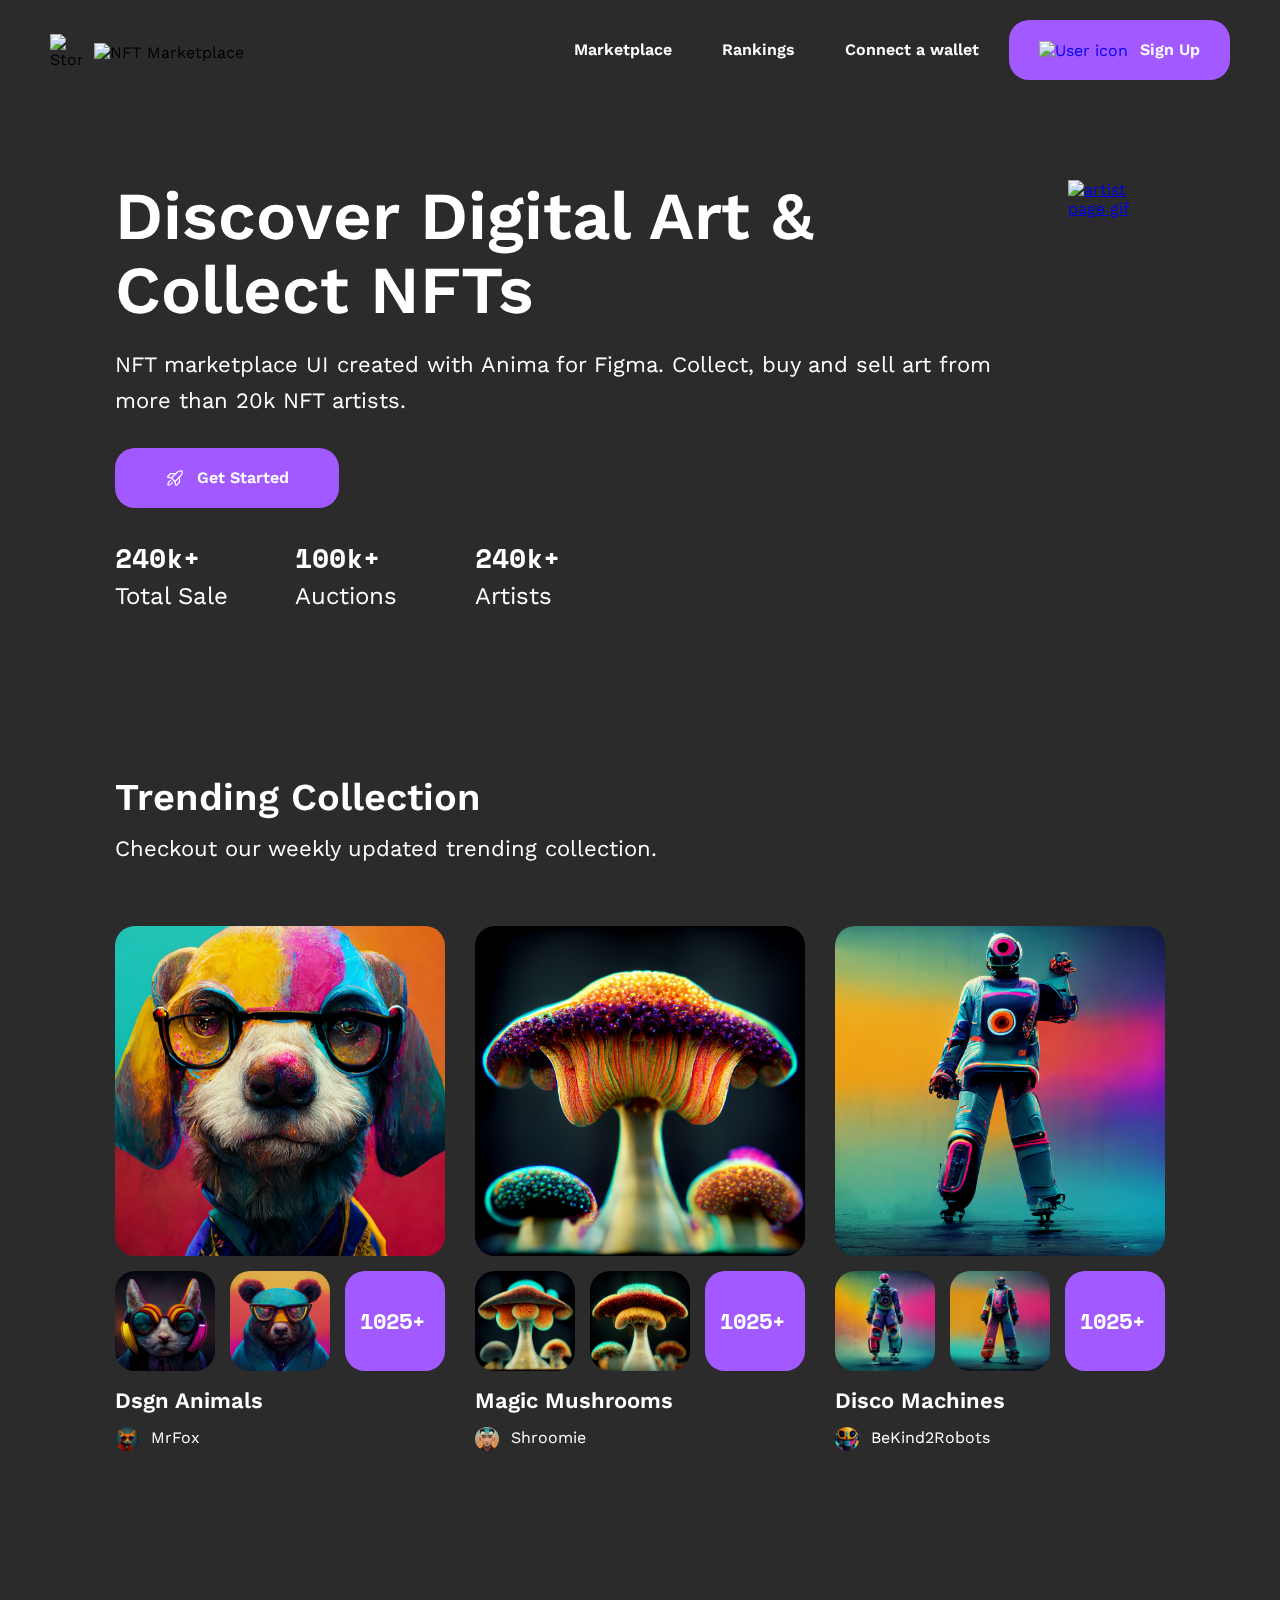
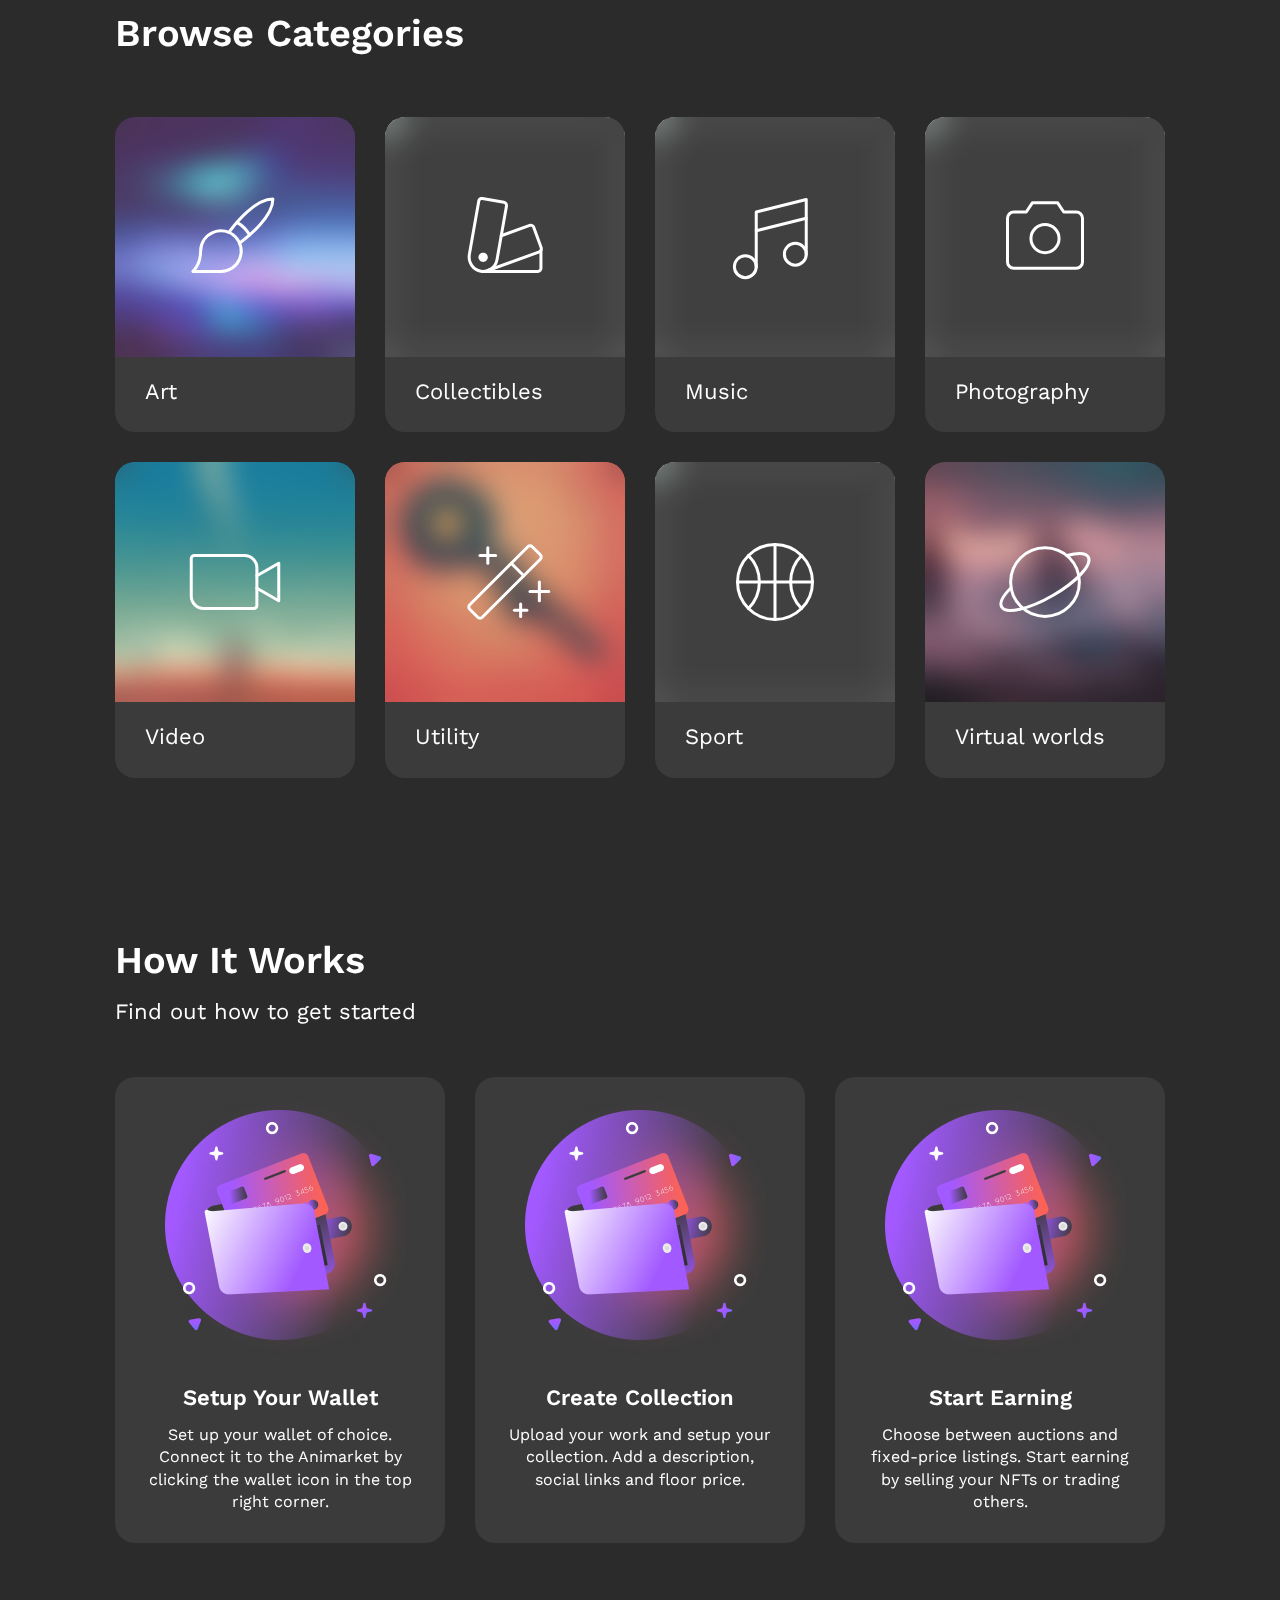
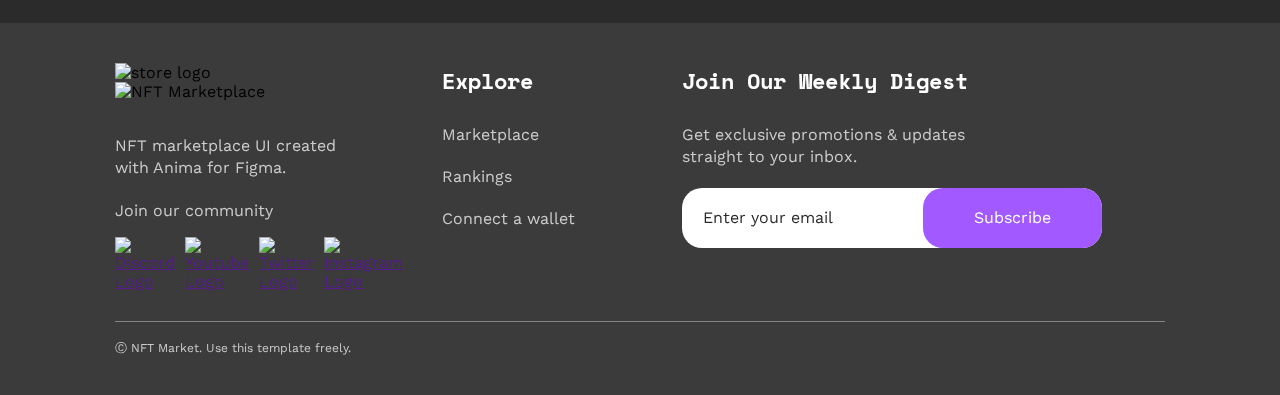
==== commit a06665c1: "how-it-works + repsonsive done" ====
--- a/pages/home/index.html
+++ b/pages/home/index.html
@@ -261,21 +261,78 @@
         </div>
       </div>
     </section>
-    <!-- <section class="footer">
+    <section class="how-it-works">
+      <div class="container">
+        <h3>How it works</h3>
+        <p>Find out how to get started</p>
+        <div class="how-it-works__info-cards">
+          <div class="how-it-works__info-cards__card">
+            <img src="../../media/images/info-card-1.png" alt="wallet icon" />
+            <div>
+              <h5>Setup Your wallet</h5>
+              <p>
+                Set up your wallet of choice. Connect it to the Animarket by
+                clicking the wallet icon in the top right corner.
+              </p>
+            </div>
+          </div>
+          <div class="how-it-works__info-cards__card">
+            <img src="../../media/images/info-card-1.png" alt="wallet icon" />
+            <div>
+              <h5>Create Collection</h5>
+              <p>
+                Upload your work and setup your collection. Add a description,
+                social links and floor price.
+              </p>
+            </div>
+          </div>
+          <div class="how-it-works__info-cards__card">
+            <img src="../../media/images/info-card-1.png" alt="wallet icon" />
+            <div>
+              <h5>Start Earning</h5>
+              <p>
+                Choose between auctions and fixed-price listings. Start earning
+                by selling your NFTs or trading others.
+              </p>
+            </div>
+          </div>
+        </div>
+      </div>
+    </section>
+    <section class="footer">
       <div class="container">
         <div class="footer__top">
           <div class="footer__top__left">
             <div class="footer__top__left__header">
-              <img src="../../media/icons/store.svg" alt="" />
-              <img src="../../media/icons/NFTMarketplace.svg" alt="" />
+              <img src="../../media/icons/store.svg" alt="store logo" />
+              <img
+                src="../../media/icons/NFTMarketplace.svg"
+                alt="NFT Marketplace"
+              />
             </div>
             <p>NFT marketplace UI created with Anima for Figma.</p>
             <p>Join our community</p>
             <div class="footer__top__left__icons">
-              <img src="../../media/icons/discordLogo.svg" alt="Discord Logo" />
-              <img src="../../media/icons/discordLogo.svg" alt="Discord Logo" />
-              <img src="../../media/icons/discordLogo.svg" alt="Discord Logo" />
-              <img src="../../media/icons/discordLogo.svg" alt="Discord Logo" />
+              <a href=""
+                ><img
+                  src="../../media/icons/discord-logo.svg"
+                  alt="Discord Logo"
+              /></a>
+              <a href=""
+                ><img
+                  src="../../media/icons/youtube-logo.svg"
+                  alt="Youtube Logo"
+              /></a>
+              <a href=""
+                ><img
+                  src="../../media/icons/twitter-logo.svg"
+                  alt="Twitter Logo"
+              /></a>
+              <a href=""
+                ><img
+                  src="../../media/icons/instagram-logo.svg"
+                  alt="Instagram Logo"
+              /></a>
             </div>
           </div>
           <div class="footer__top__middle">
@@ -289,10 +346,17 @@
           <div class="footer__top__right">
             <h5>Join our weekly digest</h5>
             <p>Get exclusive promotions & updates straight to your inbox.</p>
-            <form action="">
-              <input placeholder="Enter your email" />
-              <button>Subscribe</button>
-            </form>
+            <div class="footer__top__right__form">
+              <form action="">
+                <input placeholder="Enter your email" />
+                <button>
+                  <img
+                    src="../../media/icons/envelope.svg"
+                    alt="envelope icon"
+                  />Subscribe
+                </button>
+              </form>
+            </div>
           </div>
         </div>
         <div class="footer__bottom">
@@ -300,6 +364,6 @@
           <p>Ⓒ NFT Market. Use this template freely.</p>
         </div>
       </div>
-    </section> -->
+    </section>
   </body>
 </html>
--- a/sass/main.css
+++ b/sass/main.css
@@ -125,7 +125,7 @@
   #Home .navbar__left img:last-child {
     width: 149.56px;
     height: 14.85px;
-    margin: 1.15px 0px auto 9px;
+    margin: 6.15px 0px 2.7px 9px;
   }
   #Home .navbar__right button,
   #Home .navbar__right a {
@@ -855,11 +855,172 @@
     padding-bottom: 47px;
   }
 }
+#Home .how-it-works {
+  padding-top: 80px;
+  padding-bottom: 80px;
+}
+#Home .how-it-works h3 {
+  color: #fff;
+  font-family: "Work Sans";
+  font-size: 38px;
+  font-style: normal;
+  font-weight: 600;
+  line-height: 120%;
+  text-transform: capitalize;
+  margin-bottom: 10px;
+}
+#Home .how-it-works .container > p {
+  color: #fff;
+  font-family: "Work Sans";
+  font-size: 22px;
+  font-style: normal;
+  font-weight: 400;
+  line-height: 160%;
+  margin-bottom: 48px;
+}
+#Home .how-it-works__info-cards {
+  display: -webkit-box;
+  display: -ms-flexbox;
+  display: flex;
+  -webkit-column-gap: 30px;
+     -moz-column-gap: 30px;
+          column-gap: 30px;
+}
+#Home .how-it-works__info-cards__card {
+  width: 330px;
+  padding: 10px 30px 30px 30px;
+  border-radius: 20px;
+  background: #3b3b3b;
+  text-align: center;
+  -webkit-transition: all 0.3s ease;
+  transition: all 0.3s ease;
+  display: -webkit-box;
+  display: -ms-flexbox;
+  display: flex;
+  -webkit-box-orient: vertical;
+  -webkit-box-direction: normal;
+      -ms-flex-direction: column;
+          flex-direction: column;
+  -webkit-box-align: center;
+      -ms-flex-align: center;
+          align-items: center;
+}
+#Home .how-it-works__info-cards__card:hover {
+  -webkit-transform: scale(0.9);
+          transform: scale(0.9);
+  cursor: pointer;
+}
+#Home .how-it-works__info-cards__card img {
+  margin-bottom: 20px;
+}
+#Home .how-it-works__info-cards__card h5 {
+  color: #fff;
+  font-family: "Work Sans";
+  font-size: 22px;
+  font-style: normal;
+  font-weight: 600;
+  line-height: 140%;
+  text-transform: capitalize;
+  margin-bottom: 10px;
+}
+#Home .how-it-works__info-cards__card p {
+  color: #fff;
+  font-family: "Work Sans";
+  font-size: 16px;
+  font-style: normal;
+  font-weight: 400;
+  line-height: 140%;
+}
+@media (max-width: 1050px) {
+  #Home .how-it-works {
+    padding-top: 40px;
+    padding-bottom: 40px;
+  }
+  #Home .how-it-works h3 {
+    color: #fff;
+    font-family: "Work Sans";
+    font-size: 28px;
+    font-style: normal;
+    font-weight: 600;
+    line-height: 140%;
+    text-transform: capitalize;
+  }
+  #Home .how-it-works .container > p {
+    color: #fff;
+    font-family: "Work Sans";
+    font-size: 16px;
+    font-style: normal;
+    font-weight: 400;
+    line-height: 140%;
+    margin-bottom: 40px;
+  }
+  #Home .how-it-works__info-cards__card {
+    width: 210px;
+    padding: 10px 20px 30px 20px;
+  }
+  #Home .how-it-works__info-cards__card img {
+    width: 160px;
+  }
+  #Home .how-it-works__info-cards__card h5 {
+    color: #fff;
+    font-family: "Work Sans";
+    font-size: 16px;
+    font-style: normal;
+    font-weight: 600;
+    line-height: 140%;
+    text-transform: capitalize;
+  }
+  #Home .how-it-works__info-cards__card p {
+    color: #fff;
+    font-family: "Work Sans";
+    font-size: 12px;
+    font-style: normal;
+    font-weight: 400;
+    line-height: 140%;
+  }
+}
+@media (max-width: 690px) {
+  #Home .how-it-works__info-cards {
+    -webkit-box-orient: vertical;
+    -webkit-box-direction: normal;
+        -ms-flex-direction: column;
+            flex-direction: column;
+    row-gap: 20px;
+  }
+  #Home .how-it-works__info-cards__card {
+    width: 315px;
+    padding: 20px;
+    text-align: left;
+    -webkit-box-orient: horizontal;
+    -webkit-box-direction: normal;
+        -ms-flex-direction: row;
+            flex-direction: row;
+    -webkit-box-pack: justify;
+        -ms-flex-pack: justify;
+            justify-content: space-between;
+    -webkit-column-gap: 20px;
+       -moz-column-gap: 20px;
+            column-gap: 20px;
+  }
+  #Home .how-it-works__info-cards__card img {
+    margin: 0;
+    width: 100px;
+  }
+}
 #Home .footer {
   padding-top: 40px;
   padding-bottom: 40px;
   background: #3b3b3b;
 }
+#Home .footer a {
+  -webkit-transition: all 0.3s ease;
+  transition: all 0.3s ease;
+}
+#Home .footer a:hover {
+  -webkit-transform: scale(0.9);
+          transform: scale(0.9);
+  cursor: pointer;
+}
 #Home .footer__top {
   margin-left: auto;
   margin-right: auto;
@@ -874,6 +1035,11 @@
 }
 #Home .footer__top__left__header {
   margin-bottom: 30px;
+}
+#Home .footer__top__left__header img:last-child {
+  width: 199.414px;
+  height: 19.8px;
+  margin-bottom: 3.6px;
 }
 #Home .footer__top__left p {
   color: #fff;
@@ -962,9 +1128,94 @@
   line-height: 140%;
   color: #ccc;
 }
-#Home .footer__top__right form {
+#Home .footer__top__right__form {
   width: 420px;
   height: 60px;
+  border-radius: 20px;
+  background: #fff;
+}
+#Home .footer__top__right__form form {
+  width: 420px;
+  display: -webkit-box;
+  display: -ms-flexbox;
+  display: flex;
+  -webkit-box-align: center;
+      -ms-flex-align: center;
+          align-items: center;
+  -webkit-box-pack: justify;
+      -ms-flex-pack: justify;
+          justify-content: space-between;
+}
+#Home .footer__top__right__form input {
+  color: #fff;
+  font-family: "Work Sans";
+  font-size: 16px;
+  font-style: normal;
+  font-weight: 400;
+  line-height: 140%;
+  margin-left: 20px;
+  border: 1px solid transparent;
+  color: #2b2b2b;
+}
+#Home .footer__top__right__form input::-webkit-input-placeholder {
+  color: #2b2b2b;
+}
+#Home .footer__top__right__form input::-moz-placeholder {
+  color: #2b2b2b;
+}
+#Home .footer__top__right__form input:-ms-input-placeholder {
+  color: #2b2b2b;
+}
+#Home .footer__top__right__form input::-ms-input-placeholder {
+  color: #2b2b2b;
+}
+#Home .footer__top__right__form input::placeholder {
+  color: #2b2b2b;
+}
+#Home .footer__top__right__form input:focus, #Home .footer__top__right__form input:active {
+  outline: none;
+}
+#Home .footer__top__right__form button {
+  display: -webkit-inline-box;
+  display: -ms-inline-flexbox;
+  display: inline-flex;
+  height: 60px;
+  padding: 0px 50px;
+  -webkit-box-pack: center;
+      -ms-flex-pack: center;
+          justify-content: center;
+  -webkit-box-align: center;
+      -ms-flex-align: center;
+          align-items: center;
+  gap: 12px;
+  -ms-flex-negative: 0;
+      flex-shrink: 0;
+  border-radius: 20px;
+  background: #a259ff;
+  text-decoration: none;
+  -webkit-transition: all 0.3s ease;
+  transition: all 0.3s ease;
+  border: 1px solid transparent;
+  color: #fff;
+  font-family: "Work Sans";
+  font-size: 16px;
+  font-style: normal;
+  font-weight: 400;
+  line-height: 140%;
+  width: 179px;
+}
+#Home .footer__top__right__form button img {
+  display: none;
+}
+#Home .footer__top__right__form button:hover {
+  -webkit-transform: scale(0.9);
+          transform: scale(0.9);
+  cursor: pointer;
+}
+#Home .footer__top__right__form button:hover {
+  -webkit-transform: none;
+          transform: none;
+  width: 160px;
 }
 #Home .footer__bottom__divider {
   background: #858584;
@@ -980,4 +1231,108 @@
   font-weight: 400;
   line-height: 110%;
   color: #ccc;
+}
+@media (max-width: 1050px) {
+  #Home .footer__top {
+    margin: none;
+    margin-bottom: 49px;
+    display: -webkit-box;
+    display: -ms-flexbox;
+    display: flex;
+    -webkit-box-orient: vertical;
+    -webkit-box-direction: normal;
+        -ms-flex-direction: column;
+            flex-direction: column;
+    row-gap: 30px;
+  }
+  #Home .footer__top__left {
+    width: 100%;
+    padding: none;
+  }
+  #Home .footer__top__left__header {
+    margin-bottom: 20px;
+  }
+  #Home .footer__top__middle {
+    row-gap: 20px;
+  }
+  #Home .footer__top__right {
+    width: 100%;
+  }
+  #Home .footer__top__right h5 {
+    margin-bottom: 20px;
+  }
+  #Home .footer__top__right p {
+    width: 100%;
+  }
+  #Home .footer__bottom__divider {
+    width: 690px;
+  }
+}
+@media (max-width: 690px) {
+  #Home .footer__top {
+    margin-bottom: 30px;
+  }
+  #Home .footer__top__right__form {
+    width: 100%;
+    height: 108px;
+    border-radius: 0px;
+    background: none;
+  }
+  #Home .footer__top__right__form form {
+    width: 100%;
+    height: 108px;
+    -webkit-box-orient: vertical;
+    -webkit-box-direction: normal;
+        -ms-flex-direction: column;
+            flex-direction: column;
+    row-gap: 16px;
+  }
+  #Home .footer__top__right__form input {
+    width: 100%;
+    height: 46px;
+    padding: 16px 20px;
+    margin: 0;
+    border-radius: 20px;
+    border: 1px solid #858584;
+    background: #fff;
+  }
+  #Home .footer__top__right__form button {
+    width: 100%;
+    display: -webkit-inline-box;
+    display: -ms-inline-flexbox;
+    display: inline-flex;
+    height: 60px;
+    padding: 0px 50px;
+    -webkit-box-pack: center;
+        -ms-flex-pack: center;
+            justify-content: center;
+    -webkit-box-align: center;
+        -ms-flex-align: center;
+            align-items: center;
+    gap: 12px;
+    -ms-flex-negative: 0;
+        flex-shrink: 0;
+    border-radius: 20px;
+    background: #a259ff;
+    text-decoration: none;
+    -webkit-transition: all 0.3s ease;
+    transition: all 0.3s ease;
+    height: 46px;
+  }
+  #Home .footer__top__right__form button img {
+    display: inline;
+  }
+  #Home .footer__top__right__form button:hover {
+    -webkit-transform: scale(0.9);
+            transform: scale(0.9);
+    cursor: pointer;
+  }
+  #Home .footer__top__right__form button:hover {
+    -webkit-transform: none;
+            transform: none;
+    width: 260px;
+  }
+  #Home .footer__bottom__divider {
+    width: 315px;
+  }
 }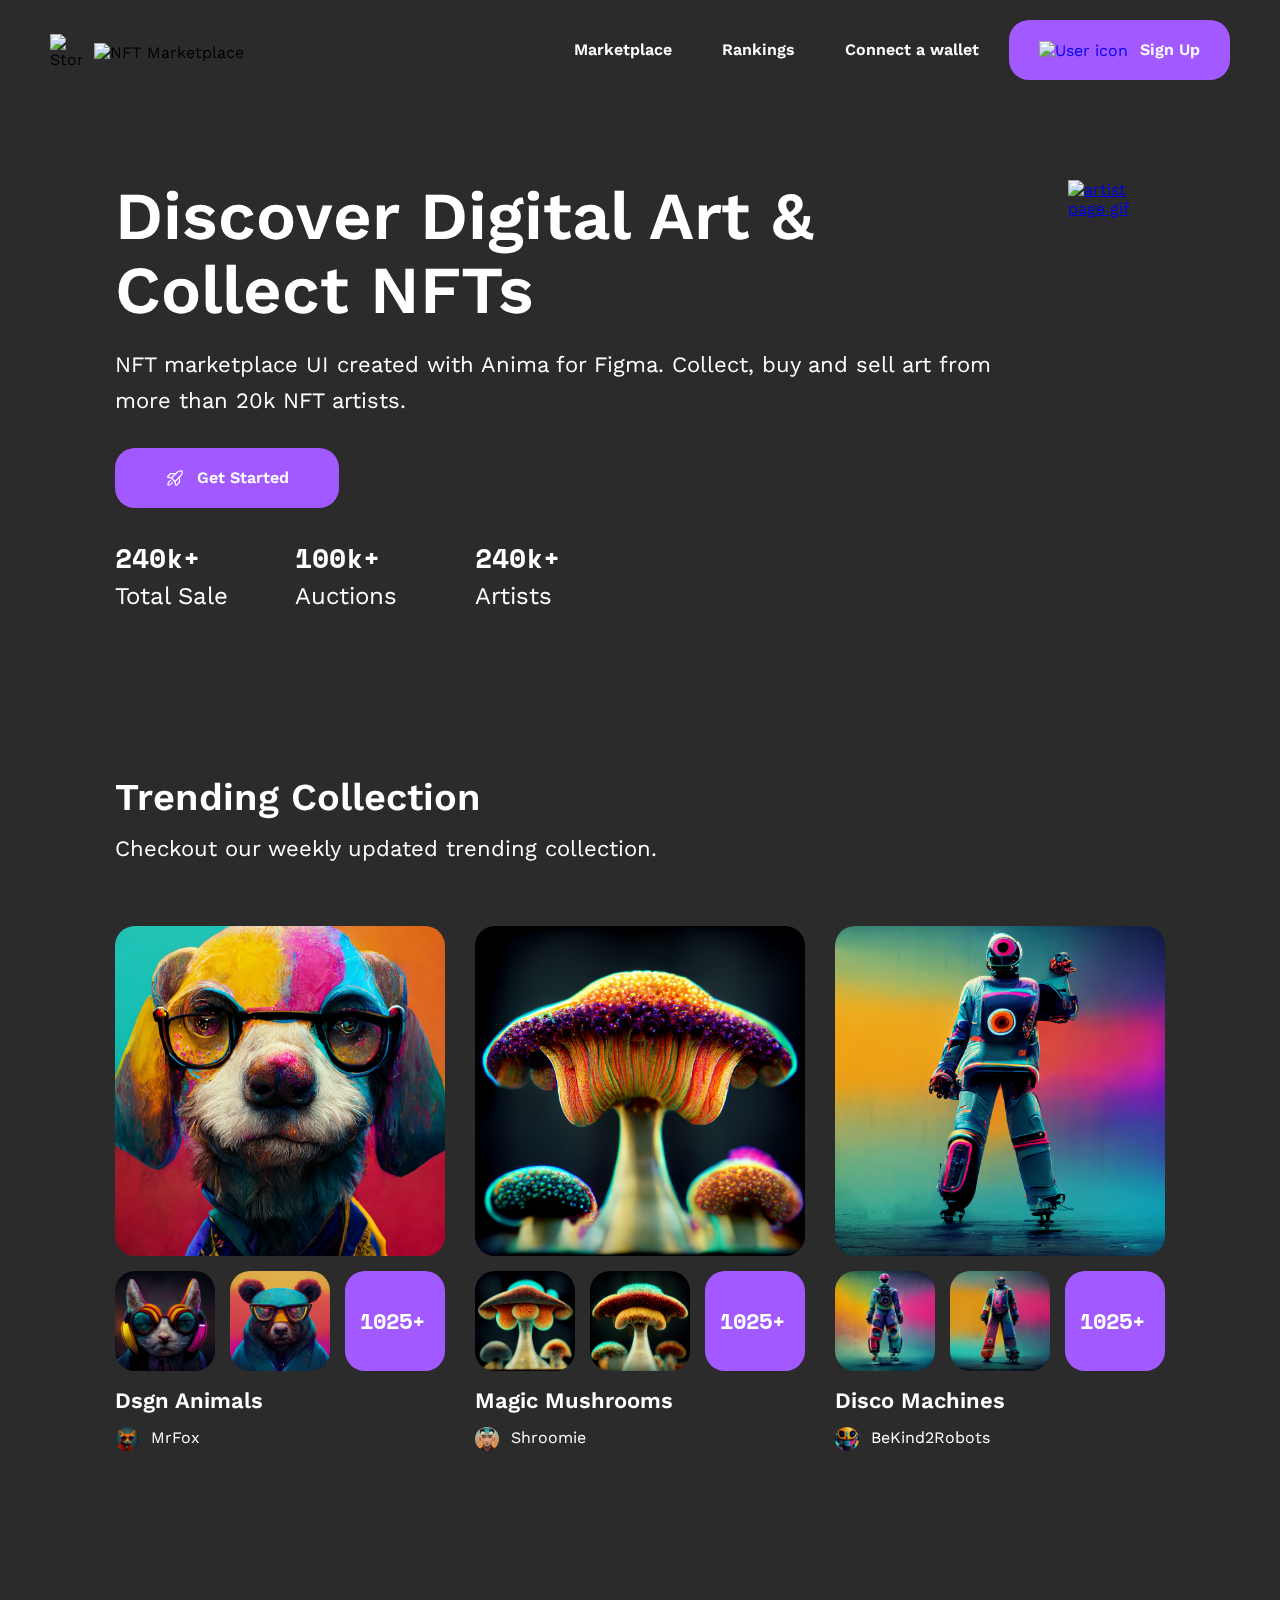
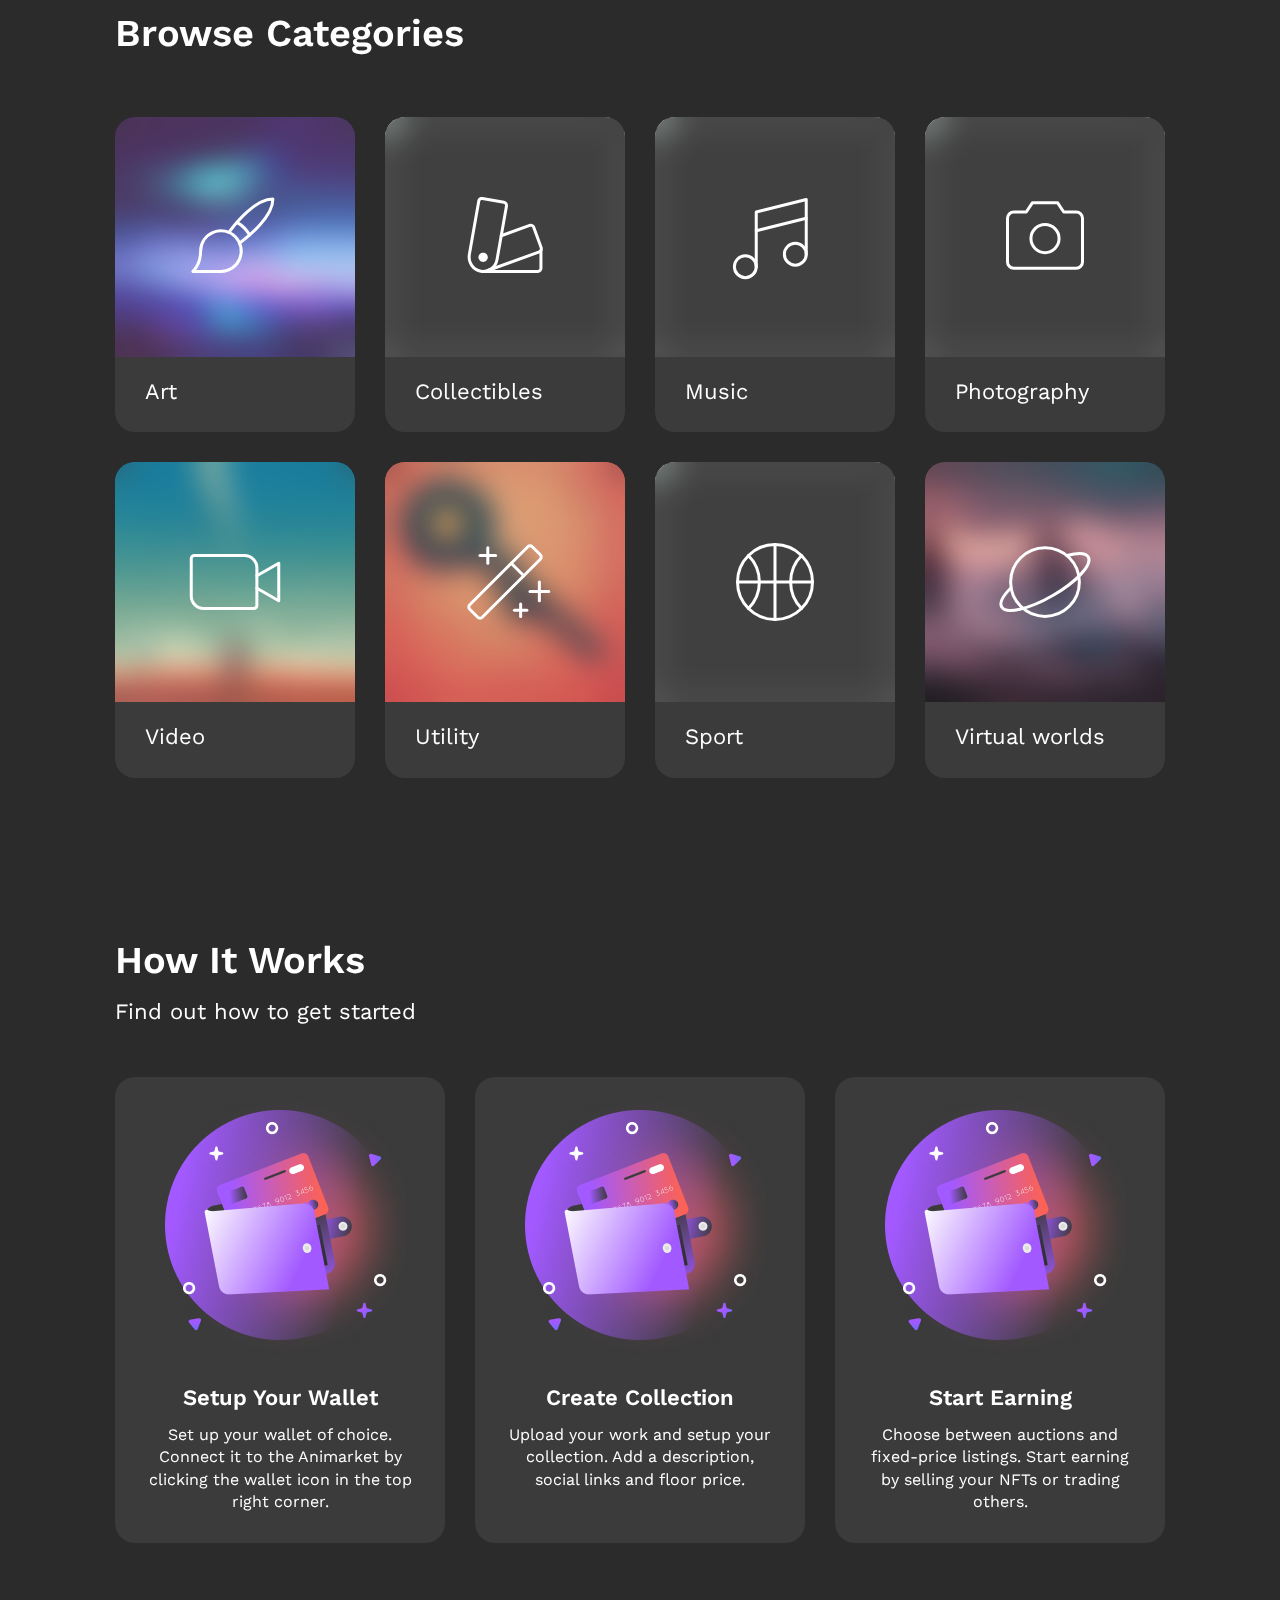
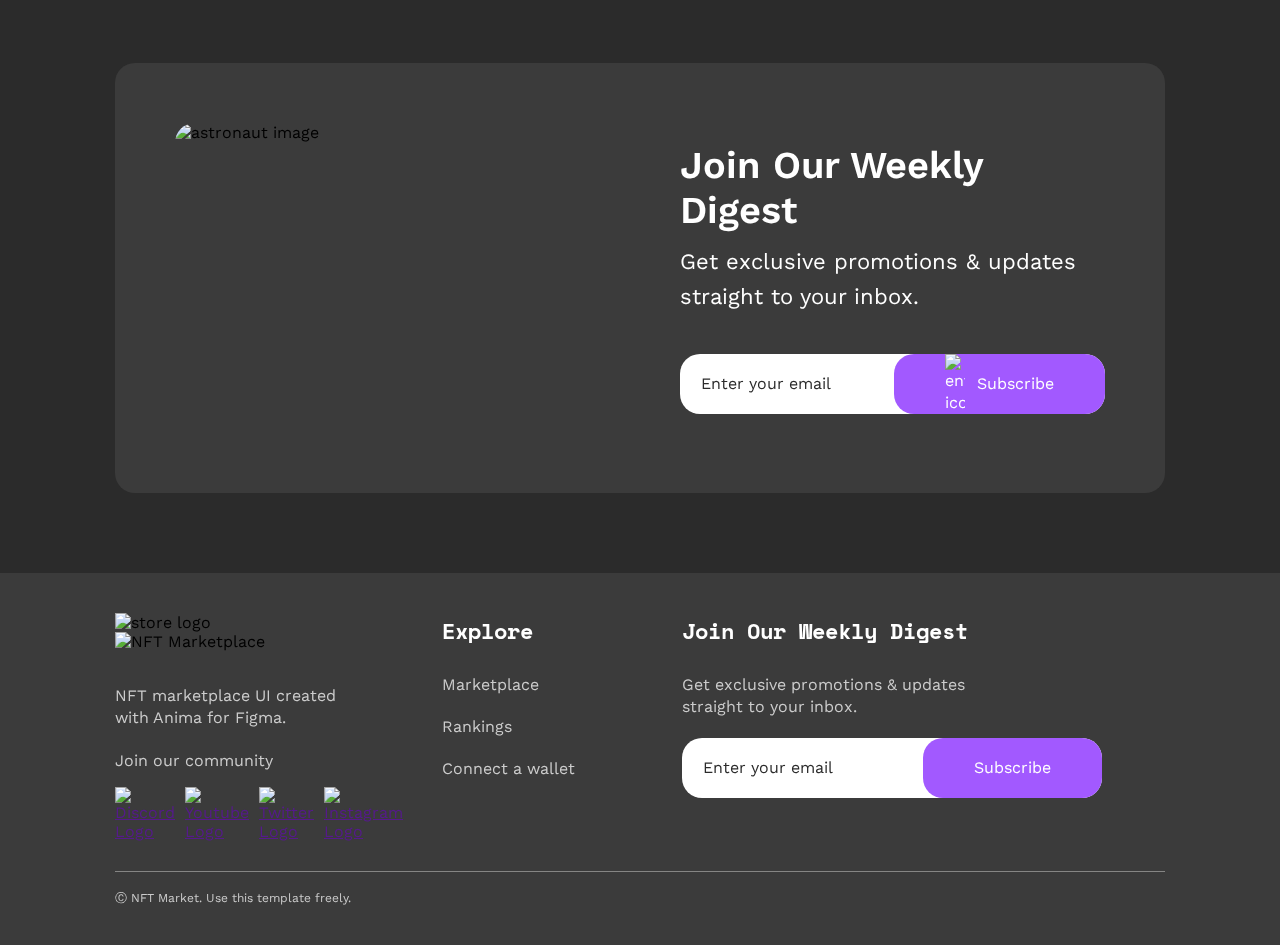
==== commit bb4c246c: "subscribe + responsive done" ====
--- a/pages/home/index.html
+++ b/pages/home/index.html
@@ -296,6 +296,24 @@
               </p>
             </div>
           </div>
+        </div>
+      </div>
+    </section>
+    <section class="subscribe">
+      <div class="container">
+        <img src="../../media/images/astronaut.png" alt="astronaut image" />
+        <div class="subscribe__right">
+          <h3>Join our weekly digest</h3>
+          <p>Get exclusive promotions & updates straight to your inbox.</p>
+          <form action="">
+            <input placeholder="Enter your email" />
+            <button>
+              <img
+                src="../../media/icons/envelope.svg"
+                alt="envelope icon"
+              />Subscribe
+            </button>
+          </form>
         </div>
       </div>
     </section>
--- a/sass/main.css
+++ b/sass/main.css
@@ -1005,6 +1005,326 @@
   #Home .how-it-works__info-cards__card img {
     margin: 0;
     width: 100px;
+  }
+}
+#Home .subscribe {
+  padding-top: 40px;
+  padding-bottom: 80px;
+}
+#Home .subscribe .container {
+  display: -webkit-box;
+  display: -ms-flexbox;
+  display: flex;
+  padding: 60px;
+  -webkit-column-gap: 80px;
+     -moz-column-gap: 80px;
+          column-gap: 80px;
+  border-radius: 20px;
+  background: #3b3b3b;
+  -webkit-box-pack: justify;
+      -ms-flex-pack: justify;
+          justify-content: space-between;
+  -webkit-box-align: center;
+      -ms-flex-align: center;
+          align-items: center;
+}
+#Home .subscribe .container > img {
+  height: 310px;
+  width: 425px;
+  -o-object-fit: cover;
+     object-fit: cover;
+  border-radius: 20px;
+}
+#Home .subscribe__right {
+  width: 425px;
+}
+#Home .subscribe__right h3 {
+  color: #fff;
+  font-family: "Work Sans";
+  font-size: 38px;
+  font-style: normal;
+  font-weight: 600;
+  line-height: 120%;
+  text-transform: capitalize;
+  margin-bottom: 10px;
+}
+#Home .subscribe__right p {
+  color: #fff;
+  font-family: "Work Sans";
+  font-size: 22px;
+  font-style: normal;
+  font-weight: 400;
+  line-height: 160%;
+  margin-bottom: 40px;
+}
+#Home .subscribe__right form {
+  width: 100%;
+  display: -webkit-box;
+  display: -ms-flexbox;
+  display: flex;
+  -webkit-box-align: center;
+      -ms-flex-align: center;
+          align-items: center;
+  -webkit-box-pack: justify;
+      -ms-flex-pack: justify;
+          justify-content: space-between;
+  background-color: #fff;
+  border-radius: 20px;
+}
+#Home .subscribe__right form input {
+  width: 182px;
+  color: #fff;
+  font-family: "Work Sans";
+  font-size: 16px;
+  font-style: normal;
+  font-weight: 400;
+  line-height: 140%;
+  margin-left: 20px;
+  border: 1px solid transparent;
+  color: #2b2b2b;
+}
+#Home .subscribe__right form input::-webkit-input-placeholder {
+  color: #2b2b2b;
+}
+#Home .subscribe__right form input::-moz-placeholder {
+  color: #2b2b2b;
+}
+#Home .subscribe__right form input:-ms-input-placeholder {
+  color: #2b2b2b;
+}
+#Home .subscribe__right form input::-ms-input-placeholder {
+  color: #2b2b2b;
+}
+#Home .subscribe__right form input::placeholder {
+  color: #2b2b2b;
+}
+#Home .subscribe__right form input:focus, #Home .subscribe__right form input:active {
+  outline: none;
+}
+#Home .subscribe__right form button {
+  width: 211px;
+  display: -webkit-inline-box;
+  display: -ms-inline-flexbox;
+  display: inline-flex;
+  height: 60px;
+  padding: 0px 50px;
+  -webkit-box-pack: center;
+      -ms-flex-pack: center;
+          justify-content: center;
+  -webkit-box-align: center;
+      -ms-flex-align: center;
+          align-items: center;
+  gap: 12px;
+  -ms-flex-negative: 0;
+      flex-shrink: 0;
+  border-radius: 20px;
+  background: #a259ff;
+  text-decoration: none;
+  -webkit-transition: all 0.3s ease;
+  transition: all 0.3s ease;
+  border: 1px solid transparent;
+  color: #fff;
+  font-family: "Work Sans";
+  font-size: 16px;
+  font-style: normal;
+  font-weight: 400;
+  line-height: 140%;
+}
+#Home .subscribe__right form button img {
+  width: 20px;
+}
+#Home .subscribe__right form button:hover {
+  -webkit-transform: scale(0.9);
+          transform: scale(0.9);
+  cursor: pointer;
+}
+#Home .subscribe__right form button:hover {
+  -webkit-transform: none;
+          transform: none;
+  width: 190px;
+}
+@media (max-width: 1050px) {
+  #Home .subscribe .container {
+    padding: 40px 30px;
+    -webkit-column-gap: 30px;
+       -moz-column-gap: 30px;
+            column-gap: 30px;
+  }
+  #Home .subscribe .container > img {
+    height: 280px;
+    width: 300px;
+  }
+  #Home .subscribe__right {
+    width: 300px;
+  }
+  #Home .subscribe__right h3 {
+    color: #fff;
+    font-family: "Work Sans";
+    font-size: 28px;
+    font-style: normal;
+    font-weight: 600;
+    line-height: 140%;
+    text-transform: capitalize;
+  }
+  #Home .subscribe__right p {
+    color: #fff;
+    font-family: "Work Sans";
+    font-size: 16px;
+    font-style: normal;
+    font-weight: 400;
+    line-height: 140%;
+  }
+  #Home .subscribe__right form {
+    width: 100%;
+    display: -webkit-box;
+    display: -ms-flexbox;
+    display: flex;
+    -webkit-box-orient: vertical;
+    -webkit-box-direction: normal;
+        -ms-flex-direction: column;
+            flex-direction: column;
+    row-gap: 16px;
+    background-color: transparent;
+    border-radius: 0px;
+  }
+  #Home .subscribe__right form input {
+    height: 46px;
+    border-radius: 20px;
+    width: 100%;
+    background-color: #fff;
+    padding: 16px 20px;
+    margin: 0;
+    border: 1px solid #858584;
+  }
+  #Home .subscribe__right form button {
+    display: -webkit-inline-box;
+    display: -ms-inline-flexbox;
+    display: inline-flex;
+    height: 60px;
+    padding: 0px 50px;
+    -webkit-box-pack: center;
+        -ms-flex-pack: center;
+            justify-content: center;
+    -webkit-box-align: center;
+        -ms-flex-align: center;
+            align-items: center;
+    gap: 12px;
+    -ms-flex-negative: 0;
+        flex-shrink: 0;
+    border-radius: 20px;
+    background: #a259ff;
+    text-decoration: none;
+    -webkit-transition: all 0.3s ease;
+    transition: all 0.3s ease;
+    border: 1px solid transparent;
+    color: #fff;
+    font-family: "Work Sans";
+    font-size: 16px;
+    font-style: normal;
+    font-weight: 400;
+    line-height: 140%;
+    height: 46px;
+    width: 100%;
+  }
+  #Home .subscribe__right form button img {
+    width: 20px;
+  }
+  #Home .subscribe__right form button:hover {
+    -webkit-transform: scale(0.9);
+            transform: scale(0.9);
+    cursor: pointer;
+  }
+  #Home .subscribe__right form button:hover {
+    -webkit-transform: none;
+            transform: none;
+    width: 280px;
+  }
+}
+@media (max-width: 690px) {
+  #Home .subscribe {
+    padding-bottom: 40px;
+  }
+  #Home .subscribe .container {
+    padding: 0;
+    -webkit-box-orient: vertical;
+    -webkit-box-direction: normal;
+        -ms-flex-direction: column;
+            flex-direction: column;
+    row-gap: 30px;
+    background-color: transparent;
+    border-radius: 0;
+  }
+  #Home .subscribe .container > img {
+    height: 255px;
+    width: 315px;
+  }
+  #Home .subscribe__right {
+    width: 315px;
+  }
+  #Home .subscribe__right form {
+    width: 100%;
+    display: -webkit-box;
+    display: -ms-flexbox;
+    display: flex;
+    -webkit-box-orient: vertical;
+    -webkit-box-direction: normal;
+        -ms-flex-direction: column;
+            flex-direction: column;
+    row-gap: 16px;
+    background-color: transparent;
+    border-radius: 0px;
+  }
+  #Home .subscribe__right form input {
+    height: 46px;
+    border-radius: 20px;
+    width: 100%;
+    background-color: #fff;
+    padding: 16px 20px;
+    margin: 0;
+    border: 1px solid #858584;
+  }
+  #Home .subscribe__right form button {
+    display: -webkit-inline-box;
+    display: -ms-inline-flexbox;
+    display: inline-flex;
+    height: 60px;
+    padding: 0px 50px;
+    -webkit-box-pack: center;
+        -ms-flex-pack: center;
+            justify-content: center;
+    -webkit-box-align: center;
+        -ms-flex-align: center;
+            align-items: center;
+    gap: 12px;
+    -ms-flex-negative: 0;
+        flex-shrink: 0;
+    border-radius: 20px;
+    background: #a259ff;
+    text-decoration: none;
+    -webkit-transition: all 0.3s ease;
+    transition: all 0.3s ease;
+    border: 1px solid transparent;
+    color: #fff;
+    font-family: "Work Sans";
+    font-size: 16px;
+    font-style: normal;
+    font-weight: 400;
+    line-height: 140%;
+    height: 46px;
+    width: 100%;
+  }
+  #Home .subscribe__right form button img {
+    width: 20px;
+  }
+  #Home .subscribe__right form button:hover {
+    -webkit-transform: scale(0.9);
+            transform: scale(0.9);
+    cursor: pointer;
+  }
+  #Home .subscribe__right form button:hover {
+    -webkit-transform: none;
+            transform: none;
+    width: 280px;
   }
 }
 #Home .footer {
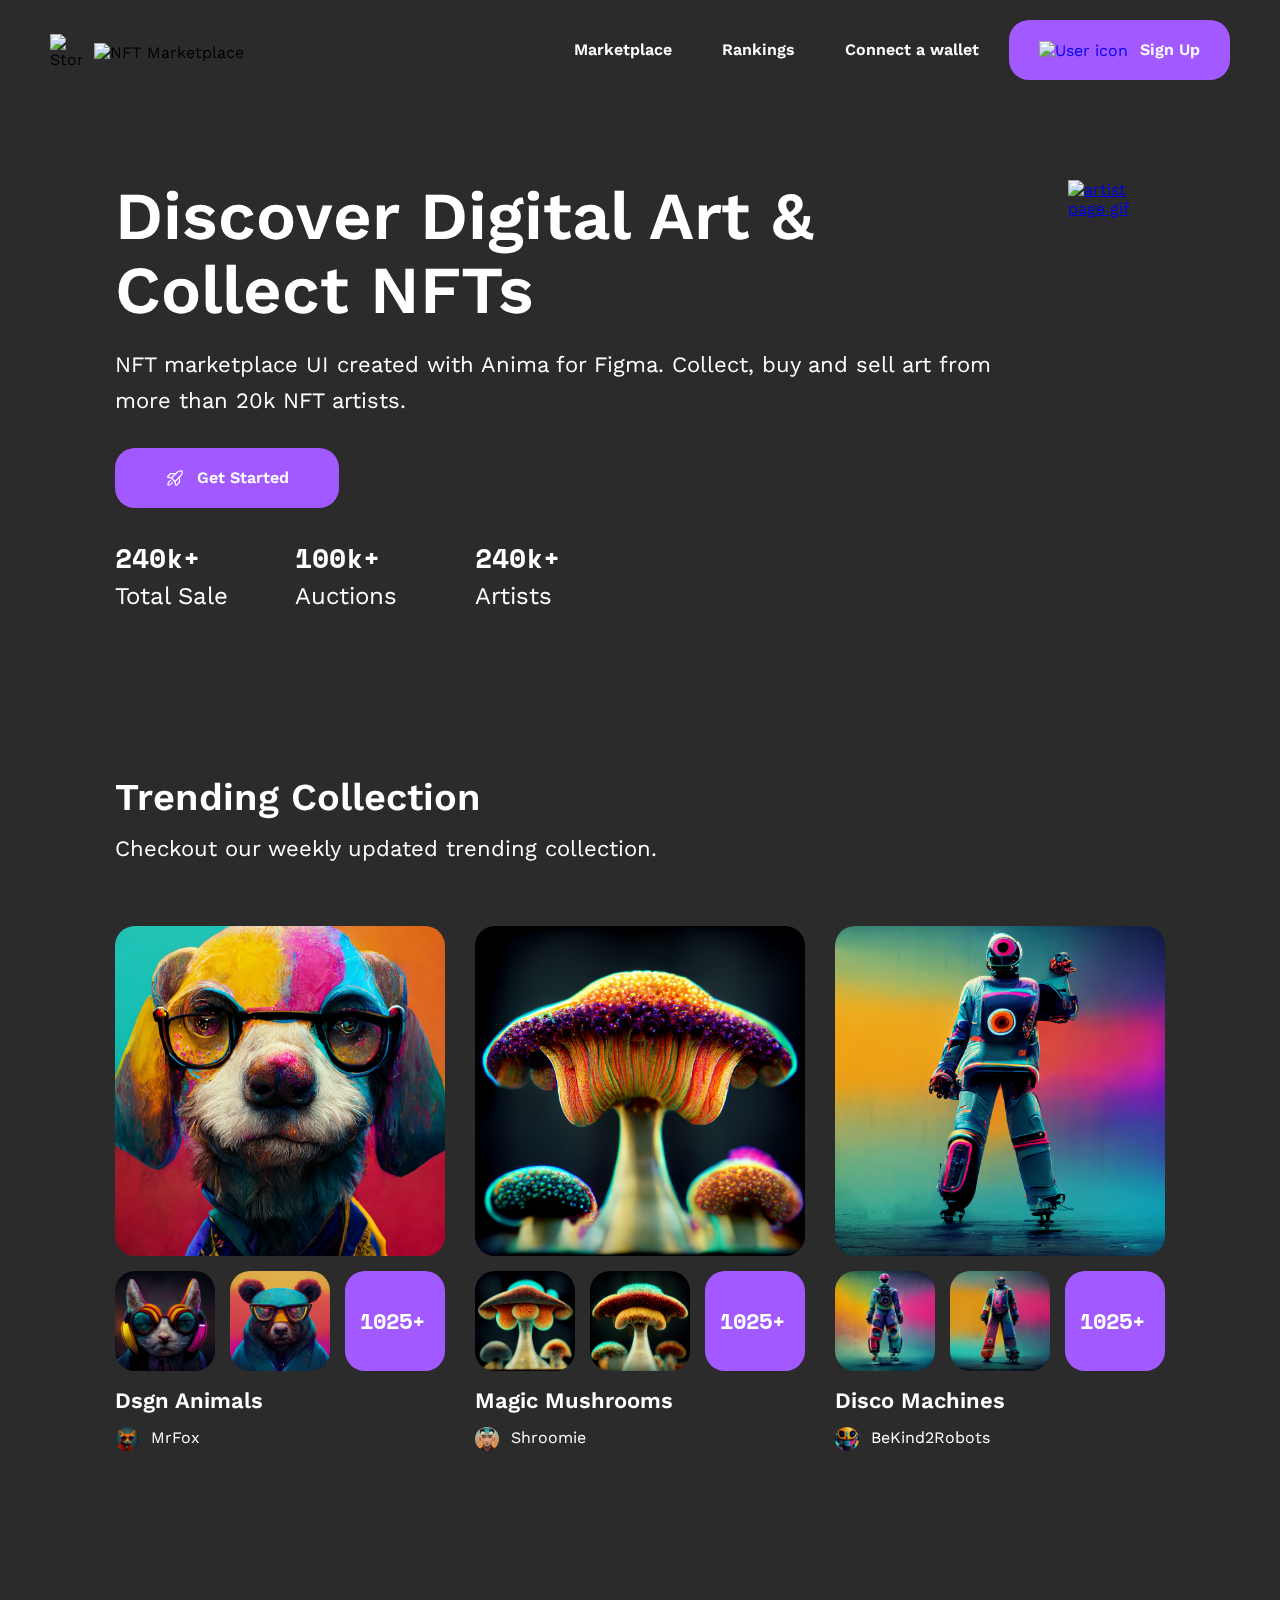
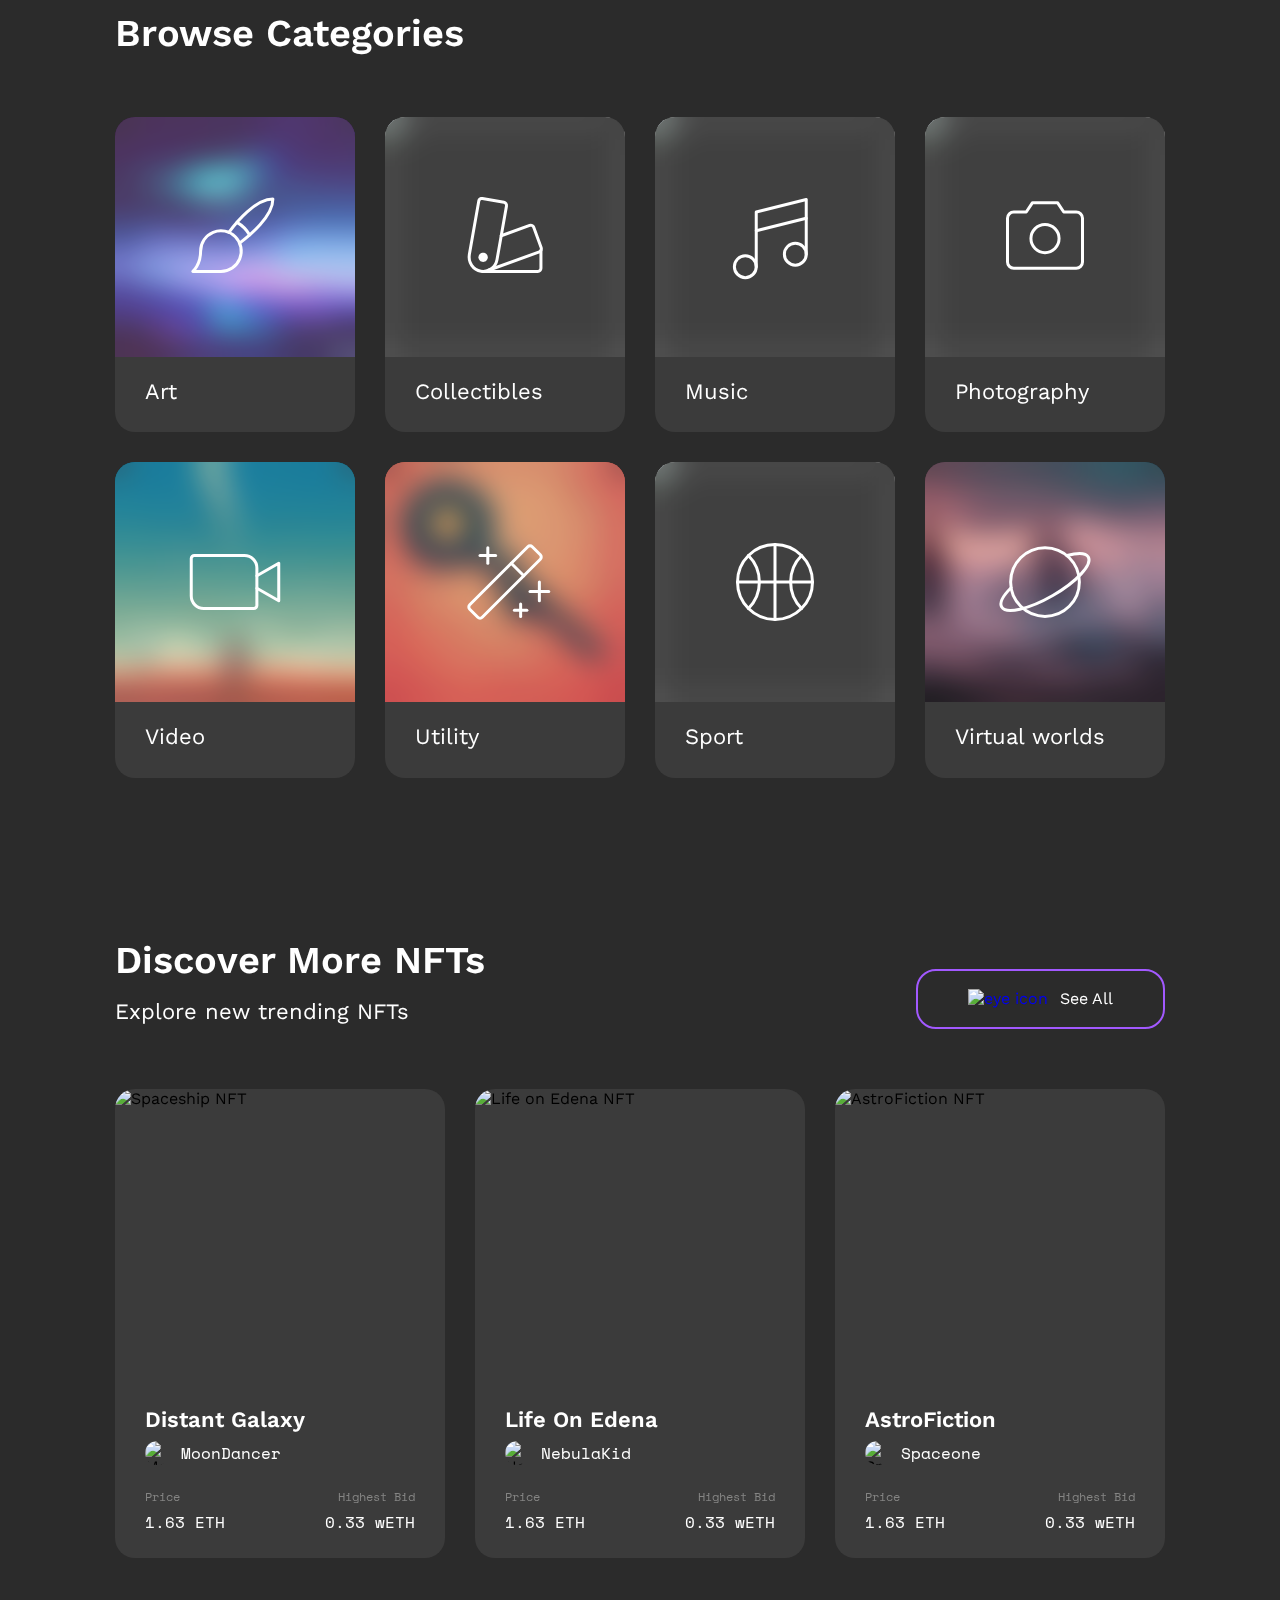
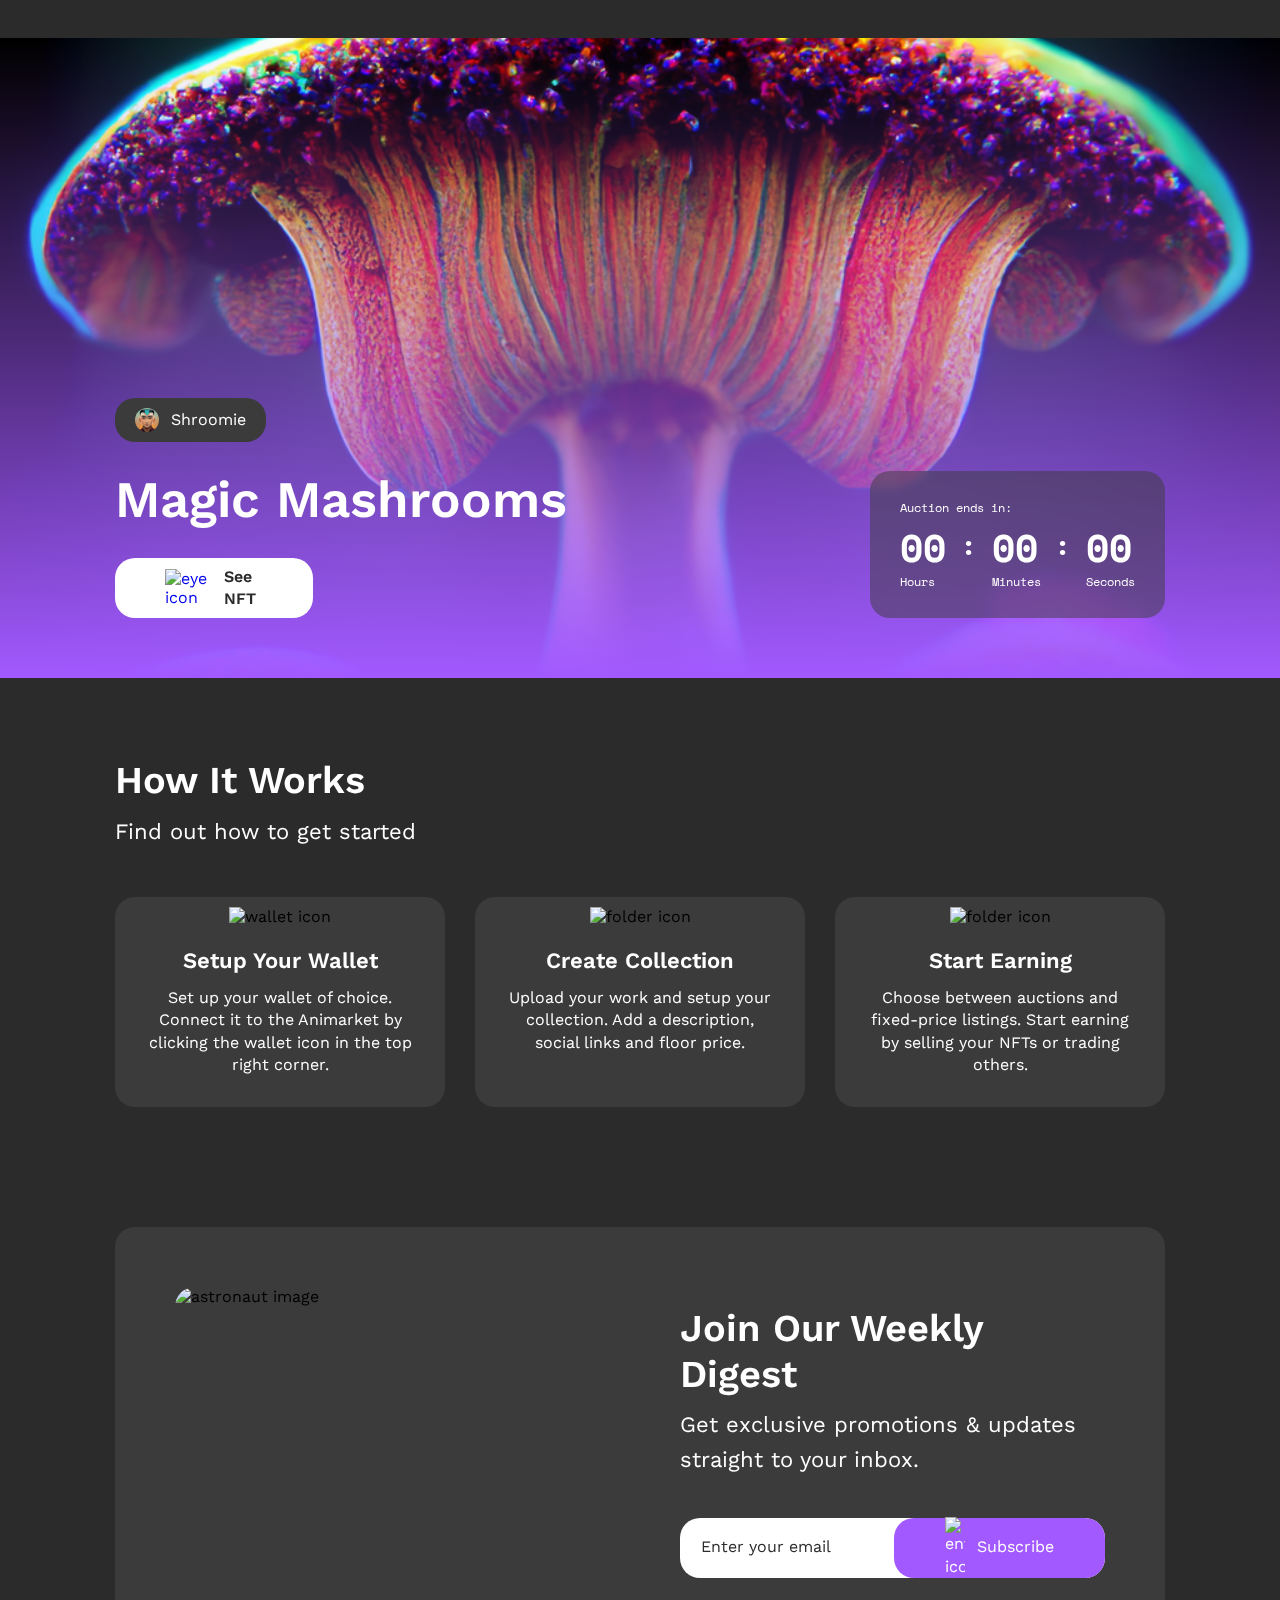
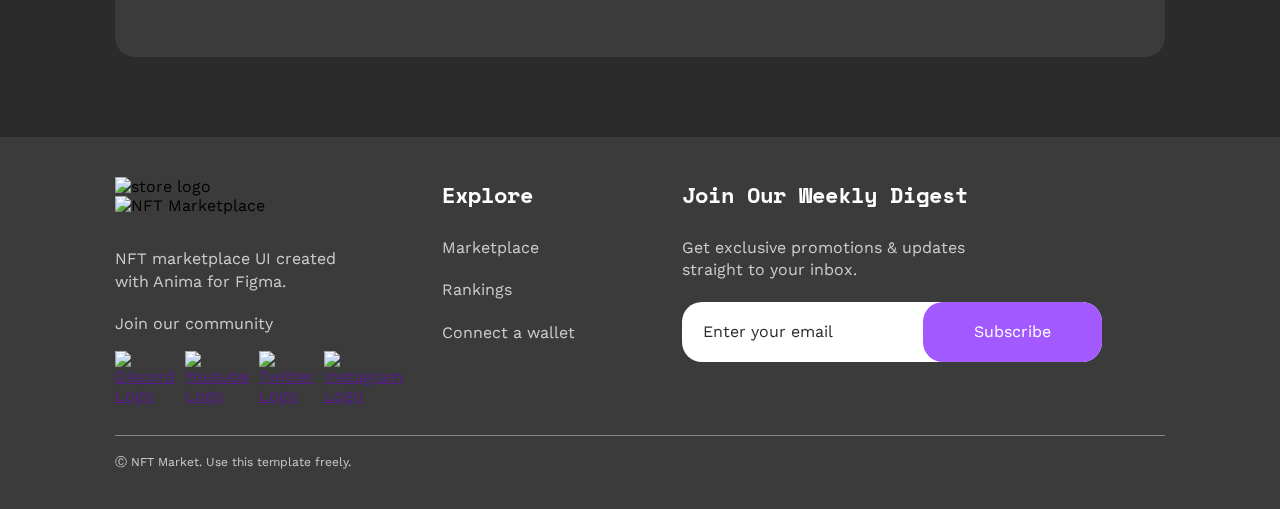
==== commit 6cabcf34: "sidebar added" ====
--- a/pages/home/index.html
+++ b/pages/home/index.html
@@ -20,14 +20,20 @@
         <!-- <p>NFT Marketplace</p> -->
       </div>
       <div class="navbar__right">
-        <button>Marketplace</button>
-        <button>Rankings</button>
-        <button>Connect a wallet</button>
-        <a href="#" class="navbar__right__sign-up-btn">
-          <img src="../../media/icons/user.svg" alt="User icon" />
-          <p>Sign Up</p>
-        </a>
-        <img src="../../media/icons/burger.svg" alt="Burger icon" />
+        <div class="navbar__right sidebar">
+          <button>Marketplace</button>
+          <button>Rankings</button>
+          <button>Connect a wallet</button>
+          <a href="#" class="navbar__right__sign-up-btn">
+            <img src="../../media/icons/user.svg" alt="User icon" />
+            <p>Sign Up</p>
+          </a>
+        </div>
+        <img
+          id="burger-btn"
+          src="../../media/icons/burger.svg"
+          alt="Burger icon"
+        />
       </div>
     </section>
     <section class="hero">
@@ -128,6 +134,7 @@
         </div>
       </div>
     </section>
+
     <!-- <section class="top-artists">
       <div class="container">
         <div class="top-artists__header">
@@ -261,13 +268,145 @@
         </div>
       </div>
     </section>
+    <section class="discover">
+      <div class="container">
+        <div class="discover__header">
+          <div class="discover__header__text">
+            <h3>Discover More NFTs</h3>
+            <p>Explore new trending NFTs</p>
+          </div>
+          <a href="#">
+            <img src="../../media/icons/eye.svg" alt="eye icon" />
+            <p>See All</p>
+          </a>
+        </div>
+        <div class="discover__nft-container">
+          <div class="discover__nft-container__nft">
+            <img src="../../media/images/nft-1.png" alt="Spaceship NFT" />
+            <div class="discover__nft-container__nft__text">
+              <h5>Distant Galaxy</h5>
+              <div class="discover__nft-container__nft__text__artist">
+                <img
+                  src="../../media/images/avatars/MoonDancer.png"
+                  alt="MoonDancer avatar"
+                />
+                <span>MoonDancer</span>
+              </div>
+              <div class="discover__nft-container__nft__text__details">
+                <div class="discover__nft-container__nft__text__details__price">
+                  <h5>Price</h5>
+                  <p>1.63 ETH</p>
+                </div>
+                <div class="discover__nft-container__nft__text__details__bid">
+                  <h5>Highest Bid</h5>
+                  <p>0.33 wETH</p>
+                </div>
+              </div>
+            </div>
+          </div>
+          <div class="discover__nft-container__nft">
+            <img src="../../media/images/nft-2.png" alt="Life on Edena NFT" />
+            <div class="discover__nft-container__nft__text">
+              <h5>Life On Edena</h5>
+              <div class="discover__nft-container__nft__text__artist">
+                <img
+                  src="../../media/images/avatars/Nebulakid.png"
+                  alt="NebulaKid avatar"
+                />
+                <span>NebulaKid</span>
+              </div>
+              <div class="discover__nft-container__nft__text__details">
+                <div class="discover__nft-container__nft__text__details__price">
+                  <h5>Price</h5>
+                  <p>1.63 ETH</p>
+                </div>
+                <div class="discover__nft-container__nft__text__details__bid">
+                  <h5>Highest Bid</h5>
+                  <p>0.33 wETH</p>
+                </div>
+              </div>
+            </div>
+          </div>
+          <div class="discover__nft-container__nft">
+            <img src="../../media/images/nft-3.png" alt="AstroFiction NFT" />
+            <div class="discover__nft-container__nft__text">
+              <h5>AstroFiction</h5>
+              <div class="discover__nft-container__nft__text__artist">
+                <img
+                  src="../../media/images/avatars/Spaceone.png"
+                  alt="Spaceone avatar"
+                />
+                <span>Spaceone</span>
+              </div>
+              <div class="discover__nft-container__nft__text__details">
+                <div class="discover__nft-container__nft__text__details__price">
+                  <h5>Price</h5>
+                  <p>1.63 ETH</p>
+                </div>
+                <div class="discover__nft-container__nft__text__details__bid">
+                  <h5>Highest Bid</h5>
+                  <p>0.33 wETH</p>
+                </div>
+              </div>
+            </div>
+          </div>
+          <a href="#" class="discover__mobile-btn">
+            <img src="../../media/icons/eye.svg" alt="eye icon" />
+            <p>See All</p>
+          </a>
+        </div>
+      </div>
+    </section>
+    <section class="NFT-info">
+      <div class="NFT-info__gradient-container">
+        <div class="container">
+          <div class="NFT-info__left">
+            <div class="NFT-info__left__artist">
+              <img
+                src="../../media/images/avatars/Shroomie.png"
+                alt="Shroomie avatar"
+              />
+              <p>Shroomie</p>
+            </div>
+            <h5>Magic Mashrooms</h5>
+            <a href="#">
+              <img src="../../media/icons/eye.svg" alt="eye icon" />
+              <p>See NFT</p>
+            </a>
+          </div>
+          <div class="NFT-info__right">
+            <p>Auction ends in:</p>
+            <div class="NFT-info__right__timer">
+              <div>
+                <h3 id="hours">00</h3>
+                <p>Hours</p>
+              </div>
+              <h4>:</h4>
+              <div>
+                <h3 id="minutes">00</h3>
+                <p>Minutes</p>
+              </div>
+              <h4>:</h4>
+              <div>
+                <h3 id="seconds">00</h3>
+                <p>Seconds</p>
+              </div>
+            </div>
+          </div>
+          <a href="#" class="mobile">
+            <img src="../../media/icons/eye.svg" alt="eye icon" />
+            <p>See NFT</p>
+          </a>
+        </div>
+      </div>
+    </section>
     <section class="how-it-works">
       <div class="container">
         <h3>How it works</h3>
         <p>Find out how to get started</p>
         <div class="how-it-works__info-cards">
           <div class="how-it-works__info-cards__card">
-            <img src="../../media/images/info-card-1.png" alt="wallet icon" />
+            <img src="../../media/icons/info-card-1.svg" alt="wallet icon" />
             <div>
               <h5>Setup Your wallet</h5>
               <p>
@@ -277,7 +416,7 @@
             </div>
           </div>
           <div class="how-it-works__info-cards__card">
-            <img src="../../media/images/info-card-1.png" alt="wallet icon" />
+            <img src="../../media/icons/info-card-2.svg" alt="folder icon" />
             <div>
               <h5>Create Collection</h5>
               <p>
@@ -287,7 +426,7 @@
             </div>
           </div>
           <div class="how-it-works__info-cards__card">
-            <img src="../../media/images/info-card-1.png" alt="wallet icon" />
+            <img src="../../media/icons/info-card-3.svg" alt="folder icon" />
             <div>
               <h5>Start Earning</h5>
               <p>
@@ -383,5 +522,6 @@
         </div>
       </div>
     </section>
+    <script src="./script.js"></script>
   </body>
 </html>
--- a/sass/main.css
+++ b/sass/main.css
@@ -127,10 +127,6 @@
     height: 14.85px;
     margin: 6.15px 0px 2.7px 9px;
   }
-  #Home .navbar__right button,
-  #Home .navbar__right a {
-    display: none;
-  }
   #Home .navbar__right > img {
     display: inline-block;
     width: 24px;
@@ -141,6 +137,31 @@
     -webkit-transform: scale(0.9);
             transform: scale(0.9);
     cursor: pointer;
+  }
+  #Home .navbar__right .sidebar {
+    display: -webkit-box;
+    display: -ms-flexbox;
+    display: flex;
+    -webkit-box-orient: vertical;
+    -webkit-box-direction: normal;
+        -ms-flex-direction: column;
+            flex-direction: column;
+    row-gap: 30px;
+    -webkit-box-align: end;
+        -ms-flex-align: end;
+            align-items: end;
+    position: fixed;
+    background-color: #3b3b3b;
+    top: 0;
+    right: -300px;
+    padding: 30px;
+    height: 100vh;
+    z-index: 300;
+    -webkit-transition: all 0.3s ease;
+    transition: all 0.3s ease;
+  }
+  #Home .navbar__right .sidebar a {
+    width: 100%;
   }
 }
 @media (max-width: 690px) {
@@ -853,6 +874,532 @@
   }
   #Home .categories__cards__card:nth-child(7) .categories__cards__card__text {
     padding-bottom: 47px;
+  }
+}
+#Home .discover {
+  padding-top: 80px;
+  padding-bottom: 80px;
+}
+#Home .discover__mobile-btn {
+  display: none;
+}
+#Home .discover__header {
+  display: -webkit-box;
+  display: -ms-flexbox;
+  display: flex;
+  -webkit-box-pack: justify;
+      -ms-flex-pack: justify;
+          justify-content: space-between;
+  -webkit-box-align: end;
+      -ms-flex-align: end;
+          align-items: end;
+  margin-bottom: 60px;
+}
+#Home .discover__header__text h3 {
+  color: #fff;
+  font-family: "Work Sans";
+  font-size: 38px;
+  font-style: normal;
+  font-weight: 600;
+  line-height: 120%;
+  text-transform: capitalize;
+  margin-bottom: 10px;
+}
+#Home .discover__header__text p {
+  color: #fff;
+  font-family: "Work Sans";
+  font-size: 22px;
+  font-style: normal;
+  font-weight: 400;
+  line-height: 160%;
+}
+#Home .discover__header a {
+  display: -webkit-inline-box;
+  display: -ms-inline-flexbox;
+  display: inline-flex;
+  height: 60px;
+  padding: 0px 50px;
+  -webkit-box-pack: center;
+      -ms-flex-pack: center;
+          justify-content: center;
+  -webkit-box-align: center;
+      -ms-flex-align: center;
+          align-items: center;
+  gap: 12px;
+  -ms-flex-negative: 0;
+      flex-shrink: 0;
+  border-radius: 20px;
+  border: 2px solid #a259ff;
+  background: transparent;
+  text-decoration: none;
+  -webkit-transition: all 0.3s ease;
+  transition: all 0.3s ease;
+}
+#Home .discover__header a:hover {
+  -webkit-transform: scale(0.9);
+          transform: scale(0.9);
+  cursor: pointer;
+}
+#Home .discover__header a p {
+  color: #fff;
+  font-family: "Work Sans";
+  font-size: 16px;
+  font-style: normal;
+  font-weight: 400;
+  line-height: 140%;
+}
+#Home .discover__nft-container {
+  display: -webkit-box;
+  display: -ms-flexbox;
+  display: flex;
+  -webkit-column-gap: 30px;
+     -moz-column-gap: 30px;
+          column-gap: 30px;
+}
+#Home .discover__nft-container__nft {
+  -webkit-transition: all 0.3s ease;
+  transition: all 0.3s ease;
+  display: -webkit-box;
+  display: -ms-flexbox;
+  display: flex;
+  -webkit-box-orient: vertical;
+  -webkit-box-direction: normal;
+      -ms-flex-direction: column;
+          flex-direction: column;
+  background-color: #3b3b3b;
+  border-radius: 20px;
+  width: 330px;
+}
+#Home .discover__nft-container__nft:hover {
+  -webkit-transform: scale(0.9);
+          transform: scale(0.9);
+  cursor: pointer;
+}
+#Home .discover__nft-container__nft > img {
+  height: 296px;
+  -o-object-fit: cover;
+     object-fit: cover;
+  border-radius: 20px 20px 0px 0px;
+}
+#Home .discover__nft-container__nft__text {
+  padding: 20px 30px 25px 30px;
+}
+#Home .discover__nft-container__nft__text h5 {
+  color: #fff;
+  font-family: "Work Sans";
+  font-size: 22px;
+  font-style: normal;
+  font-weight: 600;
+  line-height: 140%;
+  text-transform: capitalize;
+  margin-bottom: 5px;
+}
+#Home .discover__nft-container__nft__text__artist {
+  display: -webkit-box;
+  display: -ms-flexbox;
+  display: flex;
+  -webkit-column-gap: 12px;
+     -moz-column-gap: 12px;
+          column-gap: 12px;
+  -webkit-box-align: center;
+      -ms-flex-align: center;
+          align-items: center;
+  margin-bottom: 25px;
+}
+#Home .discover__nft-container__nft__text__artist img {
+  width: 24px;
+  height: 24px;
+  border-radius: 120px;
+  display: inline-block;
+}
+#Home .discover__nft-container__nft__text__artist span {
+  color: #fff;
+  font-family: "Space Mono";
+  font-size: 16px;
+  font-style: normal;
+  font-weight: 400;
+  line-height: 140%;
+}
+#Home .discover__nft-container__nft__text__details {
+  display: -webkit-box;
+  display: -ms-flexbox;
+  display: flex;
+  -webkit-box-pack: justify;
+      -ms-flex-pack: justify;
+          justify-content: space-between;
+}
+#Home .discover__nft-container__nft__text__details h5 {
+  color: #fff;
+  font-family: "Space Mono";
+  font-size: 12px;
+  font-style: normal;
+  font-weight: 400;
+  line-height: 110%;
+  margin-bottom: 8px;
+  color: #858584;
+}
+#Home .discover__nft-container__nft__text__details p {
+  color: #fff;
+  font-family: "Space Mono";
+  font-size: 16px;
+  font-style: normal;
+  font-weight: 400;
+  line-height: 140%;
+}
+#Home .discover__nft-container__nft__text__details__bid {
+  text-align: right;
+}
+@media (max-width: 1050px) {
+  #Home .discover {
+    padding-top: 40px;
+  }
+  #Home .discover__header {
+    margin-bottom: 40px;
+  }
+  #Home .discover__header__text h3 {
+    color: #fff;
+    font-family: "Work Sans";
+    font-size: 28px;
+    font-style: normal;
+    font-weight: 600;
+    line-height: 140%;
+    text-transform: capitalize;
+  }
+  #Home .discover__header__text p {
+    color: #fff;
+    font-family: "Work Sans";
+    font-size: 16px;
+    font-style: normal;
+    font-weight: 400;
+    line-height: 140%;
+  }
+  #Home .discover__nft-container > div:nth-child(3) {
+    display: none;
+  }
+  #Home .discover__nft-container__nft > img {
+    height: 295px;
+  }
+}
+@media (max-width: 690px) {
+  #Home .discover {
+    padding-bottom: 60px;
+  }
+  #Home .discover__header {
+    margin-bottom: 40px;
+  }
+  #Home .discover__header a {
+    display: none;
+  }
+  #Home .discover__nft-container {
+    display: -webkit-box;
+    display: -ms-flexbox;
+    display: flex;
+    -webkit-box-orient: vertical;
+    -webkit-box-direction: normal;
+        -ms-flex-direction: column;
+            flex-direction: column;
+    row-gap: 20px;
+  }
+  #Home .discover__nft-container__nft {
+    width: 315px;
+  }
+  #Home .discover__nft-container__nft > img {
+    height: 238px;
+  }
+  #Home .discover__nft-container__nft__text {
+    padding: 20px 20px 25px 20px;
+  }
+  #Home .discover__nft-container__nft__text__details p {
+    color: #fff;
+    font-family: "Space Mono";
+    font-size: 12px;
+    font-style: normal;
+    font-weight: 400;
+    line-height: 110%;
+  }
+  #Home .discover__nft-container > div:last-child {
+    display: block;
+  }
+  #Home .discover__nft-container > div:last-child > img {
+    width: 315px;
+  }
+  #Home .discover__mobile-btn {
+    display: block;
+    display: -webkit-inline-box;
+    display: -ms-inline-flexbox;
+    display: inline-flex;
+    height: 60px;
+    padding: 0px 50px;
+    -webkit-box-pack: center;
+        -ms-flex-pack: center;
+            justify-content: center;
+    -webkit-box-align: center;
+        -ms-flex-align: center;
+            align-items: center;
+    gap: 12px;
+    -ms-flex-negative: 0;
+        flex-shrink: 0;
+    border-radius: 20px;
+    border: 2px solid #a259ff;
+    background: transparent;
+    text-decoration: none;
+    -webkit-transition: all 0.3s ease;
+    transition: all 0.3s ease;
+  }
+  #Home .discover__mobile-btn:hover {
+    -webkit-transform: scale(0.9);
+            transform: scale(0.9);
+    cursor: pointer;
+  }
+  #Home .discover__mobile-btn p {
+    color: #fff;
+    font-family: "Work Sans";
+    font-size: 16px;
+    font-style: normal;
+    font-weight: 400;
+    line-height: 140%;
+  }
+}
+#Home .NFT-info {
+  background: url(../../media/images/mushroom-1.png) lightgray 50%/cover no-repeat;
+}
+#Home .NFT-info__gradient-container {
+  background: -webkit-gradient(linear, left top, left bottom, from(rgba(162, 89, 255, 0)), to(#a259ff));
+  background: linear-gradient(180deg, rgba(162, 89, 255, 0) 0%, #a259ff 100%);
+  padding-top: 360px;
+  padding-bottom: 60px;
+}
+#Home .NFT-info__gradient-container .container {
+  display: -webkit-box;
+  display: -ms-flexbox;
+  display: flex;
+  -webkit-box-pack: justify;
+      -ms-flex-pack: justify;
+          justify-content: space-between;
+  -webkit-box-align: end;
+      -ms-flex-align: end;
+          align-items: end;
+}
+#Home .NFT-info__left {
+  display: -webkit-box;
+  display: -ms-flexbox;
+  display: flex;
+  -webkit-box-orient: vertical;
+  -webkit-box-direction: normal;
+      -ms-flex-direction: column;
+          flex-direction: column;
+  row-gap: 30px;
+}
+#Home .NFT-info__left__artist {
+  -webkit-transition: all 0.3s ease;
+  transition: all 0.3s ease;
+  width: 151px;
+  display: -webkit-box;
+  display: -ms-flexbox;
+  display: flex;
+  -webkit-box-align: center;
+      -ms-flex-align: center;
+          align-items: center;
+  -webkit-column-gap: 12px;
+     -moz-column-gap: 12px;
+          column-gap: 12px;
+  padding: 10px 20px;
+  border-radius: 20px;
+  background-color: #3b3b3b;
+}
+#Home .NFT-info__left__artist:hover {
+  -webkit-transform: scale(0.9);
+          transform: scale(0.9);
+  cursor: pointer;
+}
+#Home .NFT-info__left__artist img {
+  width: 24px;
+  height: 24px;
+  border-radius: 120px;
+}
+#Home .NFT-info__left__artist p {
+  color: #fff;
+  font-family: "Work Sans";
+  font-size: 16px;
+  font-style: normal;
+  font-weight: 400;
+  line-height: 140%;
+}
+#Home .NFT-info__left h5 {
+  color: #fff;
+  font-family: "Work Sans";
+  font-size: 51px;
+  font-style: normal;
+  font-weight: 600;
+  line-height: 110%;
+  text-transform: capitalize;
+}
+#Home .NFT-info__left a {
+  width: 198px;
+  display: -webkit-inline-box;
+  display: -ms-inline-flexbox;
+  display: inline-flex;
+  height: 60px;
+  padding: 0px 50px;
+  -webkit-box-pack: center;
+      -ms-flex-pack: center;
+          justify-content: center;
+  -webkit-box-align: center;
+      -ms-flex-align: center;
+          align-items: center;
+  gap: 12px;
+  -ms-flex-negative: 0;
+      flex-shrink: 0;
+  border-radius: 20px;
+  background: #a259ff;
+  text-decoration: none;
+  -webkit-transition: all 0.3s ease;
+  transition: all 0.3s ease;
+  background-color: #fff;
+}
+#Home .NFT-info__left a:hover {
+  -webkit-transform: scale(0.9);
+          transform: scale(0.9);
+  cursor: pointer;
+}
+#Home .NFT-info__left a p {
+  color: #fff;
+  font-family: "Work Sans";
+  font-size: 16px;
+  font-style: normal;
+  font-weight: 600;
+  line-height: 140%;
+  text-transform: capitalize;
+  color: #2b2b2b;
+}
+#Home .NFT-info__right {
+  width: 295px;
+  padding: 30px;
+  border-radius: 20px;
+  background: rgba(59, 59, 59, 0.5);
+  -webkit-backdrop-filter: blur(5px);
+          backdrop-filter: blur(5px);
+}
+#Home .NFT-info__right p {
+  color: #fff;
+  font-family: "Space Mono";
+  font-size: 12px;
+  font-style: normal;
+  font-weight: 400;
+  line-height: 110%;
+}
+#Home .NFT-info__right h3 {
+  color: #fff;
+  font-family: "Space Mono";
+  font-size: 38px;
+  font-style: normal;
+  font-weight: 700;
+  line-height: 120%;
+  text-transform: capitalize;
+  margin-bottom: 5px;
+}
+#Home .NFT-info__right h4 {
+  color: #fff;
+  font-family: "Space Mono";
+  font-size: 28px;
+  font-style: normal;
+  font-weight: 700;
+  line-height: 140%;
+  text-transform: capitalize;
+  width: 18px;
+}
+#Home .NFT-info__right__timer {
+  margin-top: 10px;
+  display: -webkit-box;
+  display: -ms-flexbox;
+  display: flex;
+  -webkit-box-pack: justify;
+      -ms-flex-pack: justify;
+          justify-content: space-between;
+}
+#Home .NFT-info .mobile {
+  display: none;
+}
+@media (max-width: 1050px) {
+  #Home .NFT-info__left h5 {
+    color: #fff;
+    font-family: "Work Sans";
+    font-size: 38px;
+    font-style: normal;
+    font-weight: 600;
+    line-height: 120%;
+    text-transform: capitalize;
+  }
+}
+@media (max-width: 690px) {
+  #Home .NFT-info__gradient-container {
+    padding-top: 120px;
+    padding-bottom: 40px;
+  }
+  #Home .NFT-info__gradient-container .container {
+    -webkit-box-orient: vertical;
+    -webkit-box-direction: normal;
+        -ms-flex-direction: column;
+            flex-direction: column;
+    row-gap: 30px;
+    -webkit-box-align: start;
+        -ms-flex-align: start;
+            align-items: start;
+  }
+  #Home .NFT-info__left {
+    display: -webkit-box;
+    display: -ms-flexbox;
+    display: flex;
+    -webkit-box-orient: vertical;
+    -webkit-box-direction: normal;
+        -ms-flex-direction: column;
+            flex-direction: column;
+    row-gap: 30px;
+  }
+  #Home .NFT-info__left a {
+    display: none;
+  }
+  #Home .NFT-info__right {
+    width: 100%;
+  }
+  #Home .NFT-info .mobile {
+    display: initial;
+    width: 100%;
+    display: -webkit-inline-box;
+    display: -ms-inline-flexbox;
+    display: inline-flex;
+    height: 60px;
+    padding: 0px 50px;
+    -webkit-box-pack: center;
+        -ms-flex-pack: center;
+            justify-content: center;
+    -webkit-box-align: center;
+        -ms-flex-align: center;
+            align-items: center;
+    gap: 12px;
+    -ms-flex-negative: 0;
+        flex-shrink: 0;
+    border-radius: 20px;
+    background: #a259ff;
+    text-decoration: none;
+    -webkit-transition: all 0.3s ease;
+    transition: all 0.3s ease;
+    background-color: #fff;
+  }
+  #Home .NFT-info .mobile:hover {
+    -webkit-transform: scale(0.9);
+            transform: scale(0.9);
+    cursor: pointer;
+  }
+  #Home .NFT-info .mobile p {
+    color: #fff;
+    font-family: "Work Sans";
+    font-size: 16px;
+    font-style: normal;
+    font-weight: 600;
+    line-height: 140%;
+    text-transform: capitalize;
+    color: #2b2b2b;
   }
 }
 #Home .how-it-works {
